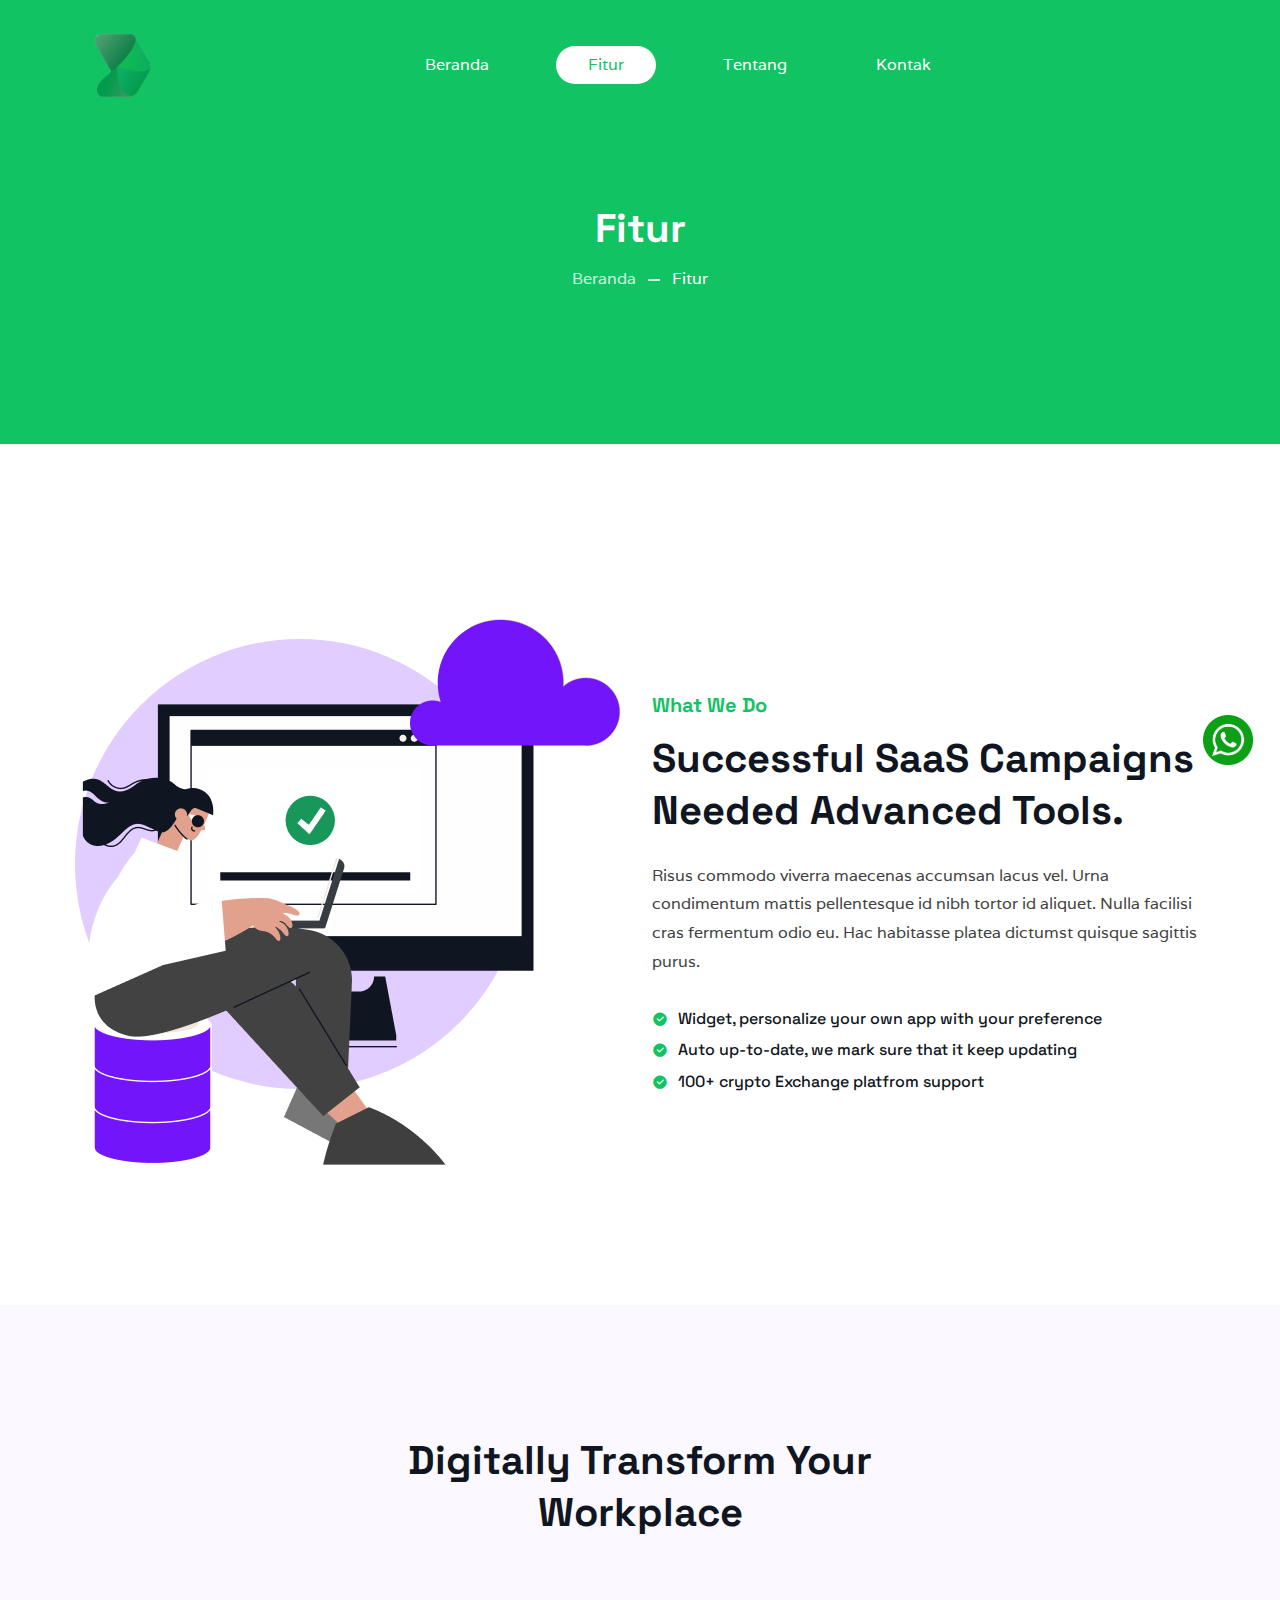
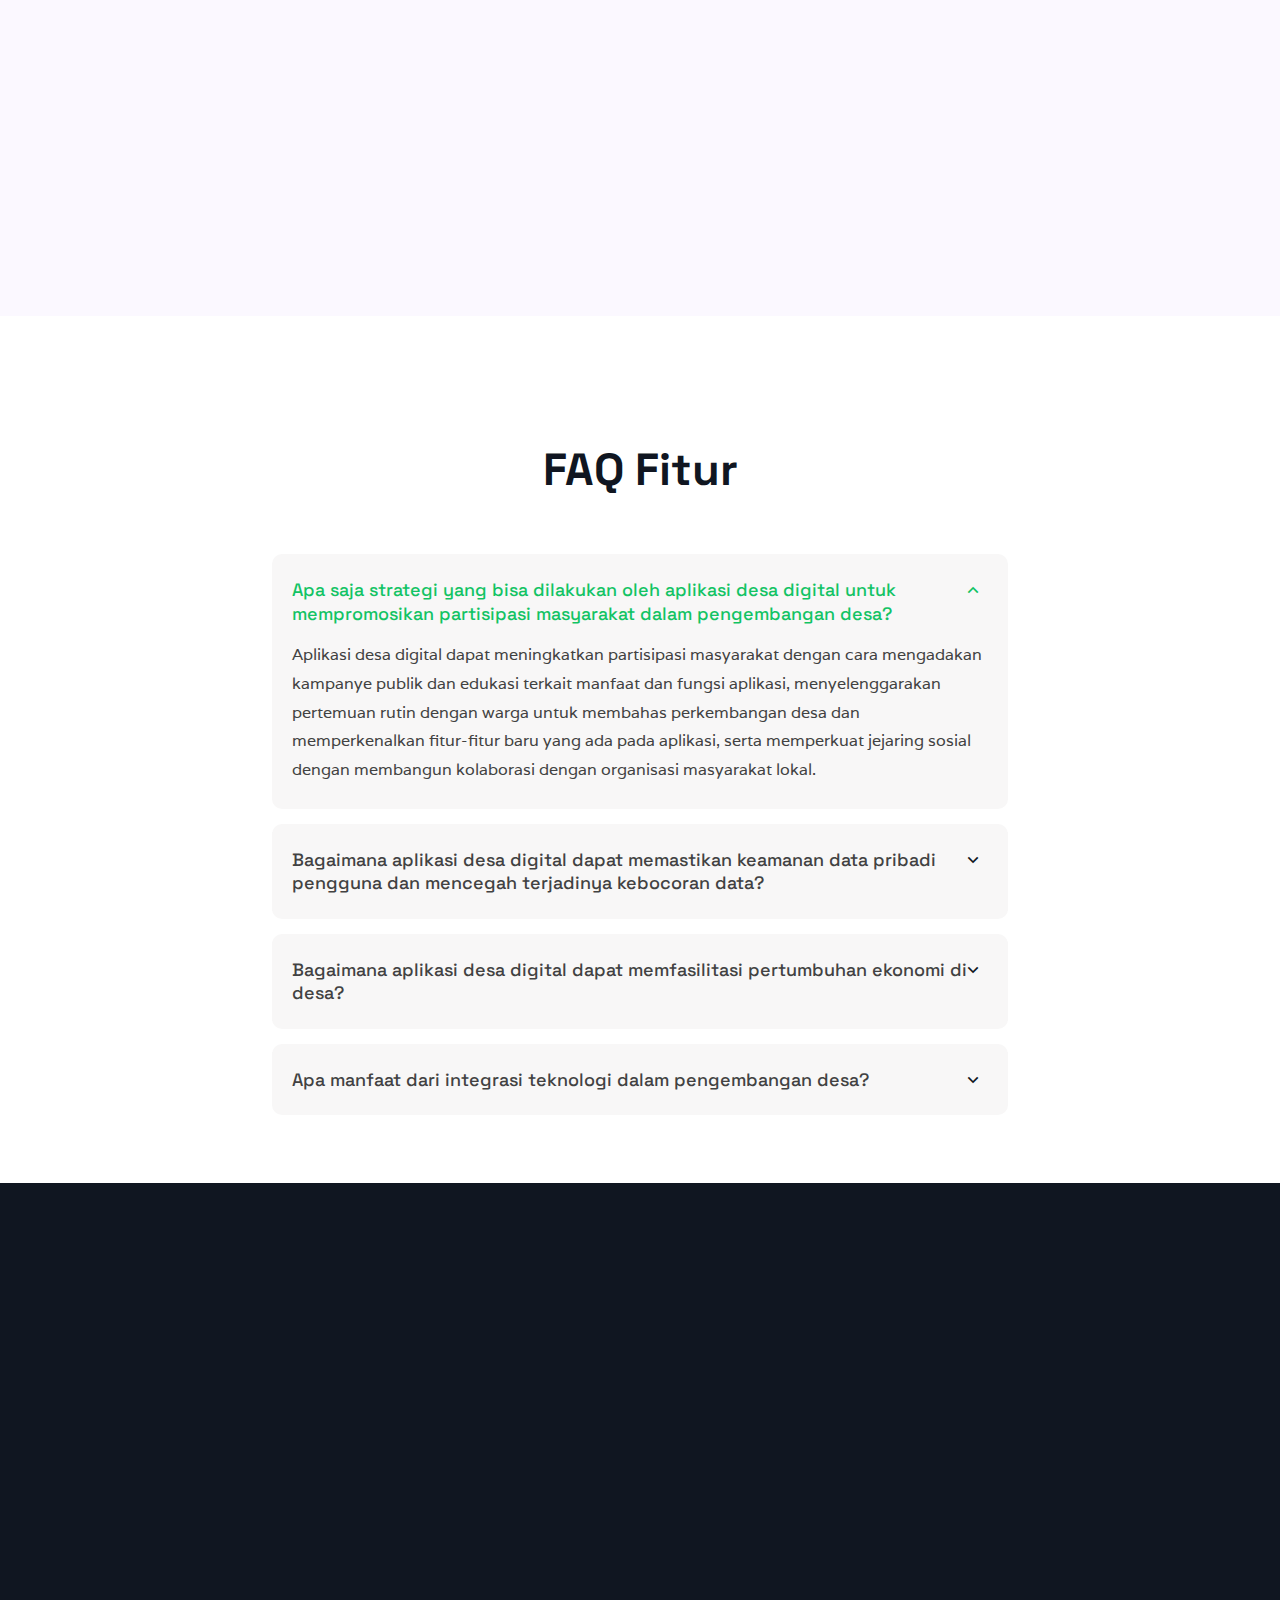
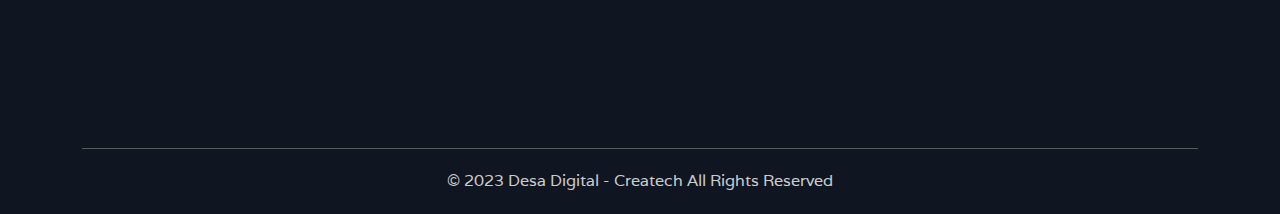
==== fitur.html @ d3e773d5 "Initial Project" ====
<!DOCTYPE html>
<html lang="zxx">
    
<!-- Mirrored from softcoders.net/products/html/spria/service.html by HTTrack Website Copier/3.x [XR&CO'2014], Thu, 27 Apr 2023 12:46:57 GMT -->
<head>
        <!-- meta tag -->
        <meta charset="utf-8" />
        <title>Desa Digital - Fitur</title>
        <meta name="description" content="" />
        <!-- responsive tag -->
        <meta http-equiv="x-ua-compatible" content="ie=edge" />
        <meta name="viewport" content="width=device-width, initial-scale=1" />
        <!-- favicon -->
        <link rel="apple-touch-icon" href="apple-touch-icon.html" />
        <link rel="shortcut icon" type="image/x-icon" href="assets/images/logo.png" />
        <!-- Bootstrap  v5.1.3 css -->
        <link rel="stylesheet" href="assets/css/bootstrap.min.css" />
        <!-- Sall css -->
        <link rel="stylesheet" type="text/css" href="assets/css/sal.css" />
        <!-- magnific css -->
        <link rel="stylesheet" type="text/css" href="assets/css/magnific-popup.css" />
        <!-- Remixicon Fonts css -->
        <link rel="stylesheet" type="text/css" href="assets/fonts/remixicon.css" />
        <!-- Remixicon Fonts css -->
        <link rel="stylesheet" type="text/css" href="assets/css/odometer.min.css" />
        <!-- Slick Slider css -->
        <link rel="stylesheet" href="assets/css/slick.css" />
        <!-- style css -->
        <link rel="stylesheet" type="text/css" href="assets/css/style.css" />
        <link rel="stylesheet" type="text/css" href="assets/css/main.css" />
    </head>
    <body>
       <!--=====================================-->
        <!--=       Header Section Start       =-->
        <!--=====================================-->
        <header class="sc-header-section" id="sc-header-sticky">
            <div class="container-fluid">
                <div class="row align-items-center justify-content-between">
                    <div class="col-12">
                        <div class="sc-header-left-wraper d-flex align-items-center">
                            <!-- Logo Section Start -->
                            <div class="sc-main-logo  text-center text-sm-start">
                                <div class="default-logo logo-area">
                                    <a href="/"><img width="80" src="assets/images/logo.png" alt="Logo" /></a>
                                </div>
                                <div class="sticky-logo logo-area">
                                    <a href="/"><img width="80" src="assets/images/logo.png" alt="Logo" /></a>
                                </div>
                            </div>
                            <!-- Logo Section End -->

                            <!-- Mainmenu Section Start -->
                            <div class="sc-main-menu d-lg-block d-none m-auto">
                                <ul class="main-menu">
                                    <li class="current-menu-item">
                                        <a  href="/">Beranda</a>
                                    </li>
                                    <li class="current-menu-item">
                                        <a  class="active"href="fitur.html">Fitur</a>
                                    </li>
                                    <li class="current-menu-item">
                                        <a  href="tentang.html">Tentang</a>
                                    </li>
                                    <li class="current-menu-item">
                                        <a  href="kontak.html">Kontak</a>
                                    </li>
                                </ul>
                            </div>
                            <!-- Mainmenu Section End -->
                        </div>
                    </div>
                </div>
            </div>
        </header>
        <!--=====================================-->
        <!--=       Sc Breadcrumbs Start       =-->
        <!--=====================================-->
        <div class="sc-breadcrumbs">
            <div class="container">
                <div class="breadcrumbs-text white-color">
                    <h1 class="page-title sc-sm-pt-20">Fitur</h1>
                    <ul>
                        <li>
                            <a class="active" href="/">Beranda</a>
                        </li>
                        <li>Fitur</li>
                    </ul>
                </div>
            </div>
        </div>
        <!--=====================================-->
        <!--=       About Section Start       =-->
        <!--=====================================-->
        <section class="sc-feature-section-area5 sc-pt-175 sc-md-pt-115 sc-pb-140 sc-md-pb-70">
            <div class="container">
                <div class="row align-items-center">
                    <div class="col-lg-6" data-sal="slide-right" data-sal-duration="800">
                        <div class="sc-feature-image pulse sc-md-mb-50">
                            <img class="feature_img" src="assets/images/feature/feature_img7.png" alt="Feature" />
                            <div class="image-bg-circle"></div>
                        </div>
                    </div>
                    <div class="col-lg-6" data-sal="slide-left" data-sal-duration="800">
                        <div class="sc-feature-item">
                            <div class="sc-heading-area sc-mb-20">
                                <span class="sc-sub-title primary-color">What We Do</span>
                                <h2 class="heading-title sc-mb-25">Successful SaaS Campaigns Needed Advanced Tools.</h2>
                                <div class="description sc-mb-25">
                                    Risus commodo viverra maecenas accumsan lacus vel. Urna condimentum mattis pellentesque id nibh tortor id aliquet. Nulla facilisi cras fermentum
                                    odio eu. Hac habitasse platea dictumst quisque sagittis purus.
                                </div>
                            </div>
                            <div class="feature_check">
                                <ul>
                                    <li><i class="ri-checkbox-circle-fill"></i>Widget, personalize your own app with your preference</li>
                                    <li><i class="ri-checkbox-circle-fill"></i>Auto up-to-date, we mark sure that it keep updating</li>
                                    <li><i class="ri-checkbox-circle-fill"></i>100+ crypto Exchange platfrom support</li>
                                </ul>
                            </div>
                        </div>
                    </div>
                </div>
            </div>
        </section>
        <!--=====================================-->
        <!--=       Service Section Start       =-->
        <!--=====================================-->
        <section class="sc-service-section-area inner_service gray-bg sc-pt-130 sc-md-pt-70 sc-pb-140 sc-md-pb-50">
            <div class="container">
                <div class="row">
                    <div class="col-md-6 offset-md-3">
                        <div class="sc-heading-area text-center sc-mb-55">
                            <h2 class="heading-title">Digitally Transform Your Workplace</h2>
                        </div>
                    </div>
                </div>
                <div class="row">
                    <div class="col-lg-3 col-md-6 col-sm-6" data-sal="slide-up" data-sal-duration="500" data-sal-delay="100">
                        <div class="sc-service-content-box text-center sc-md-mb-30">
                            <div class="service-icon">
                                <svg class="sc-mb-25" width="49" height="49" viewBox="0 0 49 49" fill="none" xmlns="http://www.w3.org/2000/svg">
                                    <path
                                        d="M39.7149 20.4982L38.0114 21.0522L31.5076 20.0073L27.3068 24.2081V24.2085C27.6205 25.2227 27.4779 26.3232 26.9161 27.224C26.3544 28.1247 25.4284 28.7366 24.3796 28.9007C23.3308 29.0647 22.2625 28.765 21.4523 28.0789C20.6421 27.3927 20.1702 26.3882 20.1594 25.327C20.1485 24.2653 20.5994 23.2515 21.3956 22.549C22.1914 21.8461 23.2534 21.5242 24.3053 21.6669L28.7355 17.2363L27.6906 10.7325L28.2446 9.02868L37.2732 0L40.5737 1.00176L41.7026 7.04058L47.7415 8.16953L48.7436 11.4696L39.7149 20.4982ZM37.4049 5.3773L31.7121 11.0701L32.1538 13.8177L37.9072 8.06432L37.4049 5.3773ZM40.6793 10.8357L34.9259 16.5891L37.6735 17.0307L43.3663 11.338L40.6793 10.8357ZM23.8208 35.5662C26.5478 35.5631 29.1626 34.4785 31.0907 32.5499C33.0193 30.6217 34.1039 28.0071 34.1071 25.2799H38.0256C38.0256 29.0472 36.529 32.6603 33.8652 35.3244C31.2011 37.9881 27.5882 39.4848 23.8208 39.4848C20.0534 39.4848 16.4404 37.9881 13.7763 35.3244C11.1126 32.6603 9.6159 29.0473 9.6159 25.2799C9.6159 21.5125 11.1126 17.8996 13.7763 15.2355C16.4404 12.5717 20.0534 11.0751 23.8208 11.0751V14.9936C20.1459 14.9936 16.7502 16.9541 14.9126 20.1368C13.075 23.3194 13.075 27.2404 14.9126 30.4231C16.7502 33.6057 20.1459 35.5662 23.8208 35.5662ZM23.7663 5.63286C12.9625 5.63286 4.17301 14.422 4.17301 25.2262C4.17301 36.0304 12.9621 44.8195 23.7663 44.8195C34.5705 44.8195 43.3597 36.0304 43.3597 25.2262C43.3601 23.7673 43.1987 22.313 42.8784 20.8898L46.7006 20.0267L46.7009 20.0263C47.085 21.7329 47.2786 23.4769 47.2782 25.2262C47.2782 31.4617 44.8011 37.4422 40.392 41.8509C35.9828 46.2601 30.0022 48.7371 23.7673 48.7371C17.5324 48.7371 11.5513 46.26 7.14264 41.8509C2.73344 37.4417 0.256409 31.4611 0.256409 25.2262C0.256409 18.9913 2.73354 13.0102 7.14264 8.60154C11.5518 4.19234 17.5324 1.71531 23.7673 1.71531C25.4393 1.71492 27.1071 1.8918 28.7417 2.24284L27.916 6.07353C26.5527 5.78081 25.1617 5.63347 23.7672 5.63386L23.7663 5.63286Z"
                                        fill="#12C364"
                                    />
                                </svg>
                            </div>
                            <h4 class="sc-mb-0"><a href="#">Engage Customers</a></h4>
                        </div>
                    </div>
                    <div class="col-lg-3 col-md-6 col-sm-6" data-sal="slide-up" data-sal-duration="500" data-sal-delay="200">
                        <div class="sc-service-content-box text-center sc-md-mb-30">
                            <div class="service-icon">
                                <svg class="sc-mb-25" width="70" height="48" viewBox="0 0 70 48" fill="none" xmlns="http://www.w3.org/2000/svg">
                                    <path
                                        fill-rule="evenodd"
                                        clip-rule="evenodd"
                                        d="M35.276 0C28.7701 0 23.4464 5.24865 23.4464 11.7555C23.4464 14.2486 24.215 16.5735 25.5572 18.4799C24.4977 19.0661 23.505 19.7624 22.5875 20.566C22.2336 20.2998 21.8632 20.0823 21.4831 19.8544C22.3185 18.5188 22.8082 16.9493 22.8082 15.2647C22.8082 10.3963 18.8027 6.45427 13.9484 6.45427C9.09422 6.45427 5.08853 10.3963 5.08853 15.2647C5.08853 16.9493 5.57828 18.5182 6.41369 19.8544C3.0611 21.8983 0.572388 25.5353 0.572388 30.4322V35.2426C0.58444 35.9482 1.15636 36.3974 1.55407 36.7398C7.49957 40.9157 11.9379 41.6049 17.2119 40.6665C17.2196 40.6753 17.2284 40.683 17.236 40.6906C32.3315 52.7519 46.9264 46.6422 53.3859 40.6665C58.6345 41.5803 63.9637 40.2256 69.0676 36.6904C69.8312 36.1958 69.954 35.8397 70 34.9972V30.4322C70 25.5155 67.5167 21.8632 64.1592 19.8297C64.9881 18.4974 65.4844 16.9422 65.4844 15.2647C65.4844 10.3963 61.4788 6.45427 56.6245 6.45427C51.771 6.45427 47.7894 10.3963 47.7894 15.2647C47.7894 16.9394 48.2638 18.499 49.0899 19.8297C48.7157 20.051 48.3394 20.28 47.9855 20.5413C47.0723 19.7459 46.0676 19.0601 45.0158 18.4799C46.3601 16.5735 47.1512 14.2486 47.1512 11.7555C47.1512 5.24865 41.8051 0 35.273 0H35.276ZM35.276 3.14111C40.139 3.14111 44.0131 6.95552 44.0131 11.7555C43.7135 16.7275 39.9752 20.3245 35.276 20.3946C30.4547 20.3946 26.5882 16.5205 26.5882 11.7555C26.5882 6.95552 30.4492 3.14111 35.276 3.14111ZM13.9496 9.59541C17.128 9.59541 19.6676 12.1005 19.6676 15.2648C19.6676 18.3912 17.128 20.8848 13.9496 20.8848C10.741 20.6892 8.28304 18.7088 8.23158 15.2648C8.23158 12.1011 10.7712 9.59541 13.9496 9.59541ZM56.6276 9.59541C59.8061 9.59541 62.3457 12.1005 62.3457 15.2648C62.3457 18.3912 59.8061 20.8848 56.6276 20.8848C53.2931 20.8108 50.9813 18.4722 50.9336 15.2648C50.9336 12.1011 53.4487 9.59541 56.6276 9.59541ZM27.7914 20.8354C29.8392 22.509 32.4352 23.535 35.2767 23.535C38.1249 23.535 40.7604 22.5282 42.8114 20.8601C47.2005 22.9451 50.3948 26.9057 50.3948 33.1805V39.144C40.2076 46.0908 30.4862 46.1023 20.1827 39.0952V33.1804C20.1827 26.8822 23.3764 22.9308 27.7908 20.836L27.7914 20.8354ZM19.3243 22.2099C19.7094 22.4087 20.0562 22.6558 20.4041 22.8968C18.3459 25.5855 17.0415 29.0318 17.0415 33.1798V37.4994C12.6102 38.423 8.27928 37.4364 3.71487 34.407V30.4308C3.71487 26.2532 5.74009 23.679 8.59861 22.2339C10.0892 23.3569 11.9485 24.0252 13.9485 24.0252C15.9612 24.0252 17.8281 23.3443 19.3231 22.2092L19.3243 22.2099ZM51.2782 22.2099C52.772 23.3428 54.6181 24.0259 56.6281 24.0259C58.6308 24.0259 60.4869 23.3351 61.9785 22.2099C64.8293 23.6436 66.8623 26.2375 66.8623 30.4315V34.3829C62.2892 37.4364 57.9362 38.4231 53.5362 37.524V33.1798C53.5362 29.0257 52.2428 25.564 50.1736 22.8721C50.5231 22.6344 50.8946 22.4065 51.278 22.2092L51.2782 22.2099Z"
                                        fill="#12C364"
                                    />
                                </svg>
                            </div>
                            <h4 class="sc-mb-0"><a href="#">Team Management</a></h4>
                        </div>
                    </div>
                    <div class="col-lg-3 col-md-6 col-sm-6" data-sal="slide-up" data-sal-duration="500" data-sal-delay="300">
                        <div class="sc-service-content-box text-center sc-md-mb-30">
                            <div class="service-icon">
                                <svg class="sc-mb-25" width="43" height="49" viewBox="0 0 43 49" fill="none" xmlns="http://www.w3.org/2000/svg">
                                    <path
                                        d="M14.062 20.6432L7.4833 14.0645L26.6275 14.064C27.3393 16.5747 29.2254 18.5843 31.6862 19.4531C34.147 20.322 36.8765 19.9426 39.0074 18.4354C41.1377 16.9286 42.4043 14.4811 42.4043 11.8709C42.4043 9.26129 41.1377 6.81377 39.0074 5.30649C36.8765 3.7992 34.147 3.41987 31.6862 4.28923C29.2254 5.15809 27.3393 7.16712 26.6275 9.67834H7.4833L14.062 3.09967L10.9628 0L0.64095 10.3214C0.230485 10.7328 0 11.2902 0 11.8709C0 12.4522 0.230472 13.0095 0.64095 13.421L10.9628 23.7424L14.062 20.6432ZM34.3549 8.21594C35.3242 8.21594 36.2537 8.60142 36.9396 9.28673C37.6249 9.97203 38.0098 10.9016 38.0098 11.8709C38.0098 12.8402 37.6249 13.7703 36.9396 14.4556C36.2537 15.1409 35.3242 15.5259 34.3549 15.5259C33.3855 15.5259 32.456 15.1409 31.7701 14.4556C31.0848 13.7703 30.6999 12.8403 30.6999 11.8709C30.6999 10.9016 31.0848 9.97203 31.7701 9.28673C32.456 8.60142 33.3855 8.21594 34.3549 8.21594Z"
                                        fill="#12C364"
                                    />
                                    <path
                                        d="M9.92946 48.5289L17.566 40.948L15.2728 38.6718L10.4056 43.5035L10.4056 32.3585L7.16046 32.3585L7.16046 43.5035L2.29327 38.6718L3.11077e-06 40.948L7.63658 48.5289C7.94063 48.8303 8.35297 49 8.78302 49C9.21307 49 9.62542 48.8304 9.92946 48.5289Z"
                                        fill="#12C364"
                                    />
                                    <path
                                        d="M32.5989 32.8295L24.9623 40.4104L27.2556 42.6866L32.1227 37.8549V48.9999H35.3679V37.8549L40.235 42.6866L42.5283 40.4104L34.8917 32.8295C34.5877 32.5281 34.1753 32.3584 33.7453 32.3584C33.3153 32.3584 32.9029 32.528 32.5989 32.8295Z"
                                        fill="#12C364"
                                    />
                                </svg>
                            </div>
                            <h4 class="sc-mb-0"><a href="#">Apps Integration</a></h4>
                        </div>
                    </div>
                    <div class="col-lg-3 col-md-6 col-sm-6" data-sal="slide-up" data-sal-duration="500" data-sal-delay="400">
                        <div class="sc-service-content-box text-center sc-md-mb-30">
                            <div class="service-icon">
                                <svg class="sc-mb-25" width="63" height="49" viewBox="0 0 63 49" fill="none" xmlns="http://www.w3.org/2000/svg">
                                    <path
                                        d="M37.8795 49H16.7208C10.9509 49.006 5.58666 46.034 2.53267 41.139C-0.521307 36.2441 -0.83401 30.1197 1.70691 24.9387C4.24782 19.7578 9.28204 16.2565 15.0219 15.6759C17.1751 10.0994 21.2926 5.50213 26.5996 2.75029C31.9061 -0.001423 38.036 -0.718336 43.8346 0.735347C49.6329 2.18852 54.6998 5.71187 58.0812 10.6416C61.4628 15.5713 62.925 21.567 62.1932 27.4998C61.4609 33.4328 58.5853 38.8934 54.1071 42.8537C49.6292 46.8135 43.8579 48.9995 37.8801 49H37.8795ZM37.8795 4.45533C33.611 4.44489 29.4513 5.8016 26.0095 8.32716C22.5682 10.8527 20.0263 14.4137 18.7556 18.4889L18.2674 20.0376L16.6437 20.046C12.2672 20.0599 8.23046 22.4075 6.05439 26.2043C3.87781 30.0015 3.89283 34.6712 6.09267 38.454C8.29305 42.2374 12.3443 44.5596 16.7208 44.5456H37.8795C45.041 44.5456 51.6591 40.7249 55.2392 34.523C58.8202 28.3211 58.8202 20.6798 55.2392 14.4779C51.6587 8.27604 45.0411 4.45539 37.8795 4.45539L37.8795 4.45533Z"
                                        fill="#12C364"
                                    />
                                    <path
                                        d="M24.516 28.955H20.0615C20.065 26.0025 21.2393 23.1721 23.3273 21.0846C25.4148 18.9966 28.2451 17.8223 31.1977 17.8188V22.2733C29.4263 22.2753 27.7275 22.9798 26.4753 24.2326C25.2225 25.485 24.518 27.1838 24.516 28.955Z"
                                        fill="#12C364"
                                    />
                                    <path
                                        d="M31.1979 40.091V35.6365C32.9692 35.6345 34.668 34.9301 35.9202 33.6772C37.1731 32.4249 37.8775 30.7261 37.8796 28.9548H42.334C42.3306 31.9074 41.1563 34.7377 39.0683 36.8252C36.9808 38.9132 34.1504 40.0876 31.1979 40.091Z"
                                        fill="#12C364"
                                    />
                                </svg>
                            </div>
                            <h4 class="sc-mb-0"><a href="#">Always In Sync</a></h4>
                        </div>
                    </div>
                </div>
            </div>
        </section>
        <!--=====================================-->
        <!--=       Faq pages Start       =-->
        <!--=====================================-->
        <div class="sc-faq-pages-area sc-pt-125 sc-md-pt-65 sc-pb-5 sc-md-pb-5">
            <div class="container">
                <div class="row">
                    <div class="col-lg-6 offset-lg-3">
                        <div class="sc-heading text-center sc-mb-55">
                            <h2 class="sc-mb-20">FAQ Fitur</h2>
                        </div>
                    </div>
                    <div class="col-lg-8 offset-lg-2">
                        <div class="accordion" id="accordionExample">
                            <div class="accordion-item">
                                <h2 class="accordion-header" id="headingOne">
                                    <button
                                        class="accordion-button"
                                        type="button"
                                        data-bs-toggle="collapse"
                                        data-bs-target="#collapseOne"
                                        aria-expanded="true"
                                        aria-controls="collapseOne"
                                    >
                                    Apa saja strategi yang bisa dilakukan oleh aplikasi desa digital untuk mempromosikan partisipasi masyarakat dalam pengembangan desa?
                                    </button>
                                </h2>
                                <div id="collapseOne" class="accordion-collapse collapse show" aria-labelledby="headingOne" data-bs-parent="#accordionExample">
                                    <div class="accordion-body">
                                        <strong
                                            >Aplikasi desa digital dapat meningkatkan partisipasi masyarakat dengan cara mengadakan kampanye publik dan edukasi terkait manfaat dan fungsi aplikasi, menyelenggarakan pertemuan rutin dengan warga untuk membahas perkembangan desa dan memperkenalkan fitur-fitur baru yang ada pada aplikasi, serta memperkuat jejaring sosial dengan membangun kolaborasi dengan organisasi masyarakat lokal.
                                        </strong>
                                    </div>
                                </div>
                            </div>
                            <div class="accordion-item">
                                <h2 class="accordion-header" id="headingTwo">
                                    <button
                                        class="accordion-button collapsed"
                                        type="button"
                                        data-bs-toggle="collapse"
                                        data-bs-target="#collapseTwo"
                                        aria-expanded="false"
                                        aria-controls="collapseTwo"
                                    >
                                        Bagaimana aplikasi desa digital dapat memastikan keamanan data pribadi pengguna dan mencegah terjadinya kebocoran data?
                                    </button>
                                </h2>
                                <div id="collapseTwo" class="accordion-collapse collapse" aria-labelledby="headingTwo" data-bs-parent="#accordionExample">
                                    <div class="accordion-body">
                                        <strong
                                            >Aplikasi desa digital dapat memastikan keamanan data pribadi pengguna dengan cara menerapkan standar keamanan data yang tinggi seperti enkripsi data, memastikan adanya sertifikasi keamanan dari lembaga terpercaya, melakukan pemantauan dan pemeliharaan secara berkala, serta memberikan edukasi tentang pentingnya menjaga kerahasiaan data pribadi kepada pengguna.
                                        </strong>
                                    </div>
                                </div>
                            </div>
                            <div class="accordion-item">
                                <h2 class="accordion-header" id="headingThree">
                                    <button
                                        class="accordion-button collapsed"
                                        type="button"
                                        data-bs-toggle="collapse"
                                        data-bs-target="#collapseThree"
                                        aria-expanded="false"
                                        aria-controls="collapseThree"
                                    >
                                    Bagaimana aplikasi desa digital dapat memfasilitasi pertumbuhan ekonomi di desa?
                                    </button>
                                </h2>
                                <div id="collapseThree" class="accordion-collapse collapse" aria-labelledby="headingThree" data-bs-parent="#accordionExample">
                                    <div class="accordion-body">
                                        <strong
                                            >Aplikasi desa digital dapat memfasilitasi pertumbuhan ekonomi di desa dengan cara memperkenalkan produk-produk lokal kepada masyarakat melalui fitur e-commerce, memberikan akses ke informasi dan pelatihan tentang pengembangan usaha kecil dan menengah, serta mempromosikan desa sebagai destinasi wisata dengan memfasilitasi reservasi dan pembayaran tiket melalui aplikasi.
                                        </strong>
                                    </div>
                                </div>
                            </div>
                            <div class="accordion-item">
                                <h2 class="accordion-header" id="headingFour">
                                    <button
                                        class="accordion-button collapsed"
                                        type="button"
                                        data-bs-toggle="collapse"
                                        data-bs-target="#collapseFour"
                                        aria-expanded="false"
                                        aria-controls="collapseFour"
                                    >
                                    Apa manfaat dari integrasi teknologi dalam pengembangan desa?
                                    </button>
                                </h2>
                                <div id="collapseFour" class="accordion-collapse collapse" aria-labelledby="headingFour" data-bs-parent="#accordionExample">
                                    <div class="accordion-body">
                                        <strong
                                            >Apa manfaat dari integrasi teknologi dalam pengembangan desa?
                                        </strong>
                                    </div>
                                </div>
                            </div>
                        </div>
                    </div>
                </div>
            </div>
        </div>
       
        <!--=====================================-->
        <!--=       Footer Section Start       =-->
        <!--=====================================-->
        <section class="sc-footer-section sc-pt-200 sc-md-pt-170 mt-5">
            <div class="container">
                <div class="row padding-bottom">
                    <div class="col-lg-3 col-sm-6" data-sal="slide-up" data-sal-duration="500" data-sal-delay="100">
                        <div class="footer-about">
                            <div class="footer-logo sc-mb-25">
                                <a href="#"><img src="assets/images/logo.png" alt="Foote Logo" /></a>
                            </div>
                            <p class="footer-des">Full customer management system for SEM & Enterprices business.</p>
                            <ul class="about-icon">
                                <li>
                                    <a href="#"><i class="ri-facebook-fill"></i></a>
                                </li>
                                <li>
                                    <a href="#"><i class="ri-twitter-fill"></i></a>
                                </li>
                                <li>
                                    <a href="#"><i class="ri-linkedin-fill"></i></a>
                                </li>
                                <li>
                                    <a href="#"><i class="ri-instagram-fill"></i></a>
                                </li>
                                <li>
                                    <a href="#"><i class="ri-pinterest-fill"></i></a>
                                </li>
                            </ul>
                        </div>
                    </div>
                    <div class="col-lg-3 col-sm-6 sc-xs-mt-40" data-sal="slide-up" data-sal-duration="500" data-sal-delay="200">
                        <div class="footer-menu-area sc-pl-90 sc-lg-pl-0 sc-md-pl-0 sc-md-mb-30 sc-sm-mb-0">
                            <h4 class="footer-title white-color sc-md-mb-15">Company</h4>
                            <ul class="footer-menu-list">
                                <li><a href="about.html">About Us</a></li>
                                <li><a href="#">Privacy Policy</a></li>
                                <li><a href="#">Terms & Conditions</a></li>
                                <li><a href="contact.html">Contact</a></li>
                            </ul>
                        </div>
                    </div>
                    <div class="col-lg-3 col-sm-6 sc-sm-mt-40" data-sal="slide-up" data-sal-duration="500" data-sal-delay="300">
                        <div class="footer-menu-area sc-pl-90 sc-lg-pl-0 sc-md-pl-0">
                            <h4 class="footer-title white-color sc-md-mb-15">Resources</h4>
                            <ul class="footer-menu-list">
                                <li><a href="#">Products</a></li>
                                <li><a href="#">Pricing</a></li>
                                <li><a href="#">FAQ</a></li>
                                <li><a href="#">Careers</a></li>
                            </ul>
                        </div>
                    </div>
                    <div class="col-lg-3 col-sm-6 sc-sm-mt-40" data-sal="slide-up" data-sal-duration="500" data-sal-delay="400">
                        <div class="footer-menu-area footer-menu-area-left sc-pl-65 sc-lg-pl-0 sc-md-pl-0">
                            <h4 class="footer-title white-color sc-md-mb-15">Get In Touch</h4>
                            <ul class="footer-menu-list">
                                <li><i class="ri-mail-fill"></i><a href="mailto:hello@yourmail.com">hello@yourmail.com</a></li>
                                <li><i class="ri-phone-fill"></i><a href="tel:(000)123456789">(000) 123 456 789</a></li>
                                <li class="footer-map"><i class="ri-map-pin-fill"></i><span>255 Sheet, City Name Home Land, NY</span></li>
                            </ul>
                        </div>
                    </div>
                </div>
            </div>
            <div class="copyright-area">
                <div class="container">
                    <div class="border-top"></div>
                    <div class="row">
                        <div class="col-lg-12">
                            <div class="copyright-text text-center">
                                 <p>© 2023 <a href="#"> Desa Digital - Createch </a> All Rights Reserved</p>
                            </div>
                        </div>
                    </div>
                </div>
            </div>
        </section>
        <!--Sc Offcanvas Area Start-->
        <div id="sc-overlay-bg2" class="sc-overlay-bg2"></div>
        <div class="sc-product-offcanvas-area">
            <div class="sc-offcanvas-header d-flex align-items-center justify-content-between">
                <div class="sticky-logo logo-area text-center">
                    <a href="/"><img src="assets/images/logo.png" alt="Logo" /></a>
                </div>
                <div class="offcanvas-icon">
                    <a id="canva_close" href="#"><i class="ri-close-fill"></i></a>
                </div>
            </div>
            <!-- Canvas Mobile Menu start -->
            <nav class="right_menu_togle mobile-navbar-menu" id="mobile-navbar-menu">
                <ul class="nav-menu">
                    <li class="menu-item-has-children">
                        <a href="/">Home</a>
                        <ul class="sub-menu-list">
                            <li><a href="/">Home One</a></li>
                            <li><a href="index2.html">Home Two</a></li>
                            <li><a href="index3.html">Home Three</a></li>
                            <li><a href="index4.html">Home Four</a></li>
                            <li><a href="index5.html">Home Five</a></li>
                            <li><a href="index6.html">Home Six</a></li>
                        </ul>
                    </li>
                    <li>
                        <a href="about.html">About Us</a>
                    </li>
                    <li class="current-menu-item menu-item-has-children">
                        <a class="active" href="#">Pages</a>
                        <ul class="sub-menu-list">
                            <li><a class="active" href="service.html">Service</a></li>
                            <li><a href="price.html">Price</a></li>
                            <li><a href="team.html">Team</a></li>
                            <li><a href="team-details.html">Team Details</a></li>
                            <li><a href="faq.html">Faq</a></li>
                            <li><a href="login.html">Log In</a></li>
                            <li><a href="register.html">Register</a></li>
                            <li><a href="error.html">404 Error</a></li>
                        </ul>
                    </li>
                    <li class="menu-item-has-children">
                        <a href="#">Blog</a>
                        <ul class="sub-menu-list">
                            <li><a href="blog.html">Blog</a></li>
                            <li><a href="blog-details.html">Blog Details</a></li>
                        </ul>
                    </li>
                    <li><a href="contact.html">Contact</a></li>
                </ul>
            </nav>
            <!-- Canvas Menu end -->
            <div class="sc-offcanvas-icon-list">
                <ul>
                    <li>
                        <a href="#"><i class="ri-facebook-fill"></i></a>
                    </li>
                    <li>
                        <a href="#"><i class="ri-twitter-fill"></i></a>
                    </li>
                    <li>
                        <a href="#"><i class="ri-video-fill"></i></a>
                    </li>
                    <li>
                        <a href="#"><i class="ri-linkedin-fill"></i></a>
                    </li>
                </ul>
            </div>
        </div>
        <!--Sc Offcanvas Area End-->

        <!-- Search Modal Start -->
        <div aria-hidden="true" id="search-modal" class="modal fade search-modal" role="dialog" tabindex="-1">
            <button type="button" class="close" data-bs-dismiss="modal" aria-label="Close">
                <i class="ri-close-line"></i>
            </button>
            <div class="modal-dialog modal-dialog-centered">
                <div class="modal-content">
                    <div class="search-block clearfix">
                        <form>
                            <div class="form-group">
                                <input class="form-control" placeholder="Search Here..." type="text" />
                            </div>
                        </form>
                    </div>
                </div>
            </div>
        </div>
        <!-- Search Modal End -->

        <!-- WA  -->
        <a  class="floating" href="https://wa.me/+6289516042702" target="_blank">
            <img src="./assets/images/icons/wa.png" alt="Whatsapp" width="50">
        </a>
        <!-- End WA  -->

        <!-- start scrollUp  -->
        <div id="scrollUp">
            <i class="ri-arrow-up-line"></i>
        </div>
        <!-- End scrollUp  -->

        <!-- jquery.min js -->
        <script src="assets/js/jquery.min.js"></script>
        <!-- modernizr.js -->
        <script src="assets/js/modernizr-2.8.3.min.js"></script>
        <!-- Bootstrap.min js -->
        <script src="assets/js/bootstrap.min.js"></script>
        <!-- imagesloaded.pkgd.min js -->
        <script src="assets/js/imagesloaded.pkgd.min.js"></script>
        <!-- magnific.min js -->
        <script src="assets/js/jquery.magnific-popup.min.js"></script>
        <!-- appear js -->
        <script src="assets/js/jquery.appear.min.js"></script>
        <!-- odometer js -->
        <script src="assets/js/odometer.min.js"></script>
        <!-- sal js -->
        <script src="assets/js/sal.js"></script>
        <!-- Slick.min js -->
        <script src="assets/js/slick.min.js"></script>
        <!-- main js -->
        <script src="assets/js/main.js"></script>
    </body>

<!-- Mirrored from softcoders.net/products/html/spria/service.html by HTTrack Website Copier/3.x [XR&CO'2014], Thu, 27 Apr 2023 12:46:57 GMT -->
</html>
---- assets/css/sal.css ----
[data-sal]{transition-duration:.2s;transition-duration:var(--sal-duration,.2s);transition-delay:0s;transition-delay:var(--sal-delay,0s);transition-timing-function:ease;transition-timing-function:var(--sal-easing,ease)}[data-sal][data-sal-duration="200"]{transition-duration:.2s}[data-sal][data-sal-duration="250"]{transition-duration:.25s}[data-sal][data-sal-duration="300"]{transition-duration:.3s}[data-sal][data-sal-duration="350"]{transition-duration:.35s}[data-sal][data-sal-duration="400"]{transition-duration:.4s}[data-sal][data-sal-duration="450"]{transition-duration:.45s}[data-sal][data-sal-duration="500"]{transition-duration:.5s}[data-sal][data-sal-duration="550"]{transition-duration:.55s}[data-sal][data-sal-duration="600"]{transition-duration:.6s}[data-sal][data-sal-duration="650"]{transition-duration:.65s}[data-sal][data-sal-duration="700"]{transition-duration:.7s}[data-sal][data-sal-duration="750"]{transition-duration:.75s}[data-sal][data-sal-duration="800"]{transition-duration:.8s}[data-sal][data-sal-duration="850"]{transition-duration:.85s}[data-sal][data-sal-duration="900"]{transition-duration:.9s}[data-sal][data-sal-duration="950"]{transition-duration:.95s}[data-sal][data-sal-duration="1000"]{transition-duration:1s}[data-sal][data-sal-duration="1050"]{transition-duration:1.05s}[data-sal][data-sal-duration="1100"]{transition-duration:1.1s}[data-sal][data-sal-duration="1150"]{transition-duration:1.15s}[data-sal][data-sal-duration="1200"]{transition-duration:1.2s}[data-sal][data-sal-duration="1250"]{transition-duration:1.25s}[data-sal][data-sal-duration="1300"]{transition-duration:1.3s}[data-sal][data-sal-duration="1350"]{transition-duration:1.35s}[data-sal][data-sal-duration="1400"]{transition-duration:1.4s}[data-sal][data-sal-duration="1450"]{transition-duration:1.45s}[data-sal][data-sal-duration="1500"]{transition-duration:1.5s}[data-sal][data-sal-duration="1550"]{transition-duration:1.55s}[data-sal][data-sal-duration="1600"]{transition-duration:1.6s}[data-sal][data-sal-duration="1650"]{transition-duration:1.65s}[data-sal][data-sal-duration="1700"]{transition-duration:1.7s}[data-sal][data-sal-duration="1750"]{transition-duration:1.75s}[data-sal][data-sal-duration="1800"]{transition-duration:1.8s}[data-sal][data-sal-duration="1850"]{transition-duration:1.85s}[data-sal][data-sal-duration="1900"]{transition-duration:1.9s}[data-sal][data-sal-duration="1950"]{transition-duration:1.95s}[data-sal][data-sal-duration="2000"]{transition-duration:2s}[data-sal][data-sal-delay="50"]{transition-delay:.05s}[data-sal][data-sal-delay="100"]{transition-delay:.1s}[data-sal][data-sal-delay="150"]{transition-delay:.15s}[data-sal][data-sal-delay="200"]{transition-delay:.2s}[data-sal][data-sal-delay="250"]{transition-delay:.25s}[data-sal][data-sal-delay="300"]{transition-delay:.3s}[data-sal][data-sal-delay="350"]{transition-delay:.35s}[data-sal][data-sal-delay="400"]{transition-delay:.4s}[data-sal][data-sal-delay="450"]{transition-delay:.45s}[data-sal][data-sal-delay="500"]{transition-delay:.5s}[data-sal][data-sal-delay="550"]{transition-delay:.55s}[data-sal][data-sal-delay="600"]{transition-delay:.6s}[data-sal][data-sal-delay="650"]{transition-delay:.65s}[data-sal][data-sal-delay="700"]{transition-delay:.7s}[data-sal][data-sal-delay="750"]{transition-delay:.75s}[data-sal][data-sal-delay="800"]{transition-delay:.8s}[data-sal][data-sal-delay="850"]{transition-delay:.85s}[data-sal][data-sal-delay="900"]{transition-delay:.9s}[data-sal][data-sal-delay="950"]{transition-delay:.95s}[data-sal][data-sal-delay="1000"]{transition-delay:1s}[data-sal][data-sal-easing=linear]{transition-timing-function:linear}[data-sal][data-sal-easing=ease]{transition-timing-function:ease}[data-sal][data-sal-easing=ease-in]{transition-timing-function:ease-in}[data-sal][data-sal-easing=ease-out]{transition-timing-function:ease-out}[data-sal][data-sal-easing=ease-in-out]{transition-timing-function:ease-in-out}[data-sal][data-sal-easing=ease-in-cubic]{transition-timing-function:cubic-bezier(.55,.055,.675,.19)}[data-sal][data-sal-easing=ease-out-cubic]{transition-timing-function:cubic-bezier(.215,.61,.355,1)}[data-sal][data-sal-easing=ease-in-out-cubic]{transition-timing-function:cubic-bezier(.645,.045,.355,1)}[data-sal][data-sal-easing=ease-in-circ]{transition-timing-function:cubic-bezier(.6,.04,.98,.335)}[data-sal][data-sal-easing=ease-out-circ]{transition-timing-function:cubic-bezier(.075,.82,.165,1)}[data-sal][data-sal-easing=ease-in-out-circ]{transition-timing-function:cubic-bezier(.785,.135,.15,.86)}[data-sal][data-sal-easing=ease-in-expo]{transition-timing-function:cubic-bezier(.95,.05,.795,.035)}[data-sal][data-sal-easing=ease-out-expo]{transition-timing-function:cubic-bezier(.19,1,.22,1)}[data-sal][data-sal-easing=ease-in-out-expo]{transition-timing-function:cubic-bezier(1,0,0,1)}[data-sal][data-sal-easing=ease-in-quad]{transition-timing-function:cubic-bezier(.55,.085,.68,.53)}[data-sal][data-sal-easing=ease-out-quad]{transition-timing-function:cubic-bezier(.25,.46,.45,.94)}[data-sal][data-sal-easing=ease-in-out-quad]{transition-timing-function:cubic-bezier(.455,.03,.515,.955)}[data-sal][data-sal-easing=ease-in-quart]{transition-timing-function:cubic-bezier(.895,.03,.685,.22)}[data-sal][data-sal-easing=ease-out-quart]{transition-timing-function:cubic-bezier(.165,.84,.44,1)}[data-sal][data-sal-easing=ease-in-out-quart]{transition-timing-function:cubic-bezier(.77,0,.175,1)}[data-sal][data-sal-easing=ease-in-quint]{transition-timing-function:cubic-bezier(.755,.05,.855,.06)}[data-sal][data-sal-easing=ease-out-quint]{transition-timing-function:cubic-bezier(.23,1,.32,1)}[data-sal][data-sal-easing=ease-in-out-quint]{transition-timing-function:cubic-bezier(.86,0,.07,1)}[data-sal][data-sal-easing=ease-in-sine]{transition-timing-function:cubic-bezier(.47,0,.745,.715)}[data-sal][data-sal-easing=ease-out-sine]{transition-timing-function:cubic-bezier(.39,.575,.565,1)}[data-sal][data-sal-easing=ease-in-out-sine]{transition-timing-function:cubic-bezier(.445,.05,.55,.95)}[data-sal][data-sal-easing=ease-in-back]{transition-timing-function:cubic-bezier(.6,-.28,.735,.045)}[data-sal][data-sal-easing=ease-out-back]{transition-timing-function:cubic-bezier(.175,.885,.32,1.275)}[data-sal][data-sal-easing=ease-in-out-back]{transition-timing-function:cubic-bezier(.68,-.55,.265,1.55)}[data-sal|=fade]{opacity:0;transition-property:opacity}[data-sal|=fade].sal-animate,body.sal-disabled [data-sal|=fade]{opacity:1}[data-sal|=slide]{opacity:0;transition-property:opacity,transform}[data-sal=slide-up]{transform:translateY(20%)}[data-sal=slide-down]{transform:translateY(-20%)}[data-sal=slide-left]{transform:translateX(20%)}[data-sal=slide-right]{transform:translateX(-20%)}[data-sal|=slide].sal-animate,body.sal-disabled [data-sal|=slide]{opacity:1;transform:none}[data-sal|=zoom]{opacity:0;transition-property:opacity,transform}[data-sal=zoom-in]{transform:scale(.5)}[data-sal=zoom-out]{transform:scale(1.1)}[data-sal|=zoom].sal-animate,body.sal-disabled [data-sal|=zoom]{opacity:1;transform:none}[data-sal|=flip]{-webkit-backface-visibility:hidden;backface-visibility:hidden;transition-property:transform}[data-sal=flip-left]{transform:perspective(2000px) rotateY(-91deg)}[data-sal=flip-right]{transform:perspective(2000px) rotateY(91deg)}[data-sal=flip-up]{transform:perspective(2000px) rotateX(-91deg)}[data-sal=flip-down]{transform:perspective(2000px) rotateX(91deg)}[data-sal|=flip].sal-animate,body.sal-disabled [data-sal|=flip]{transform:none}
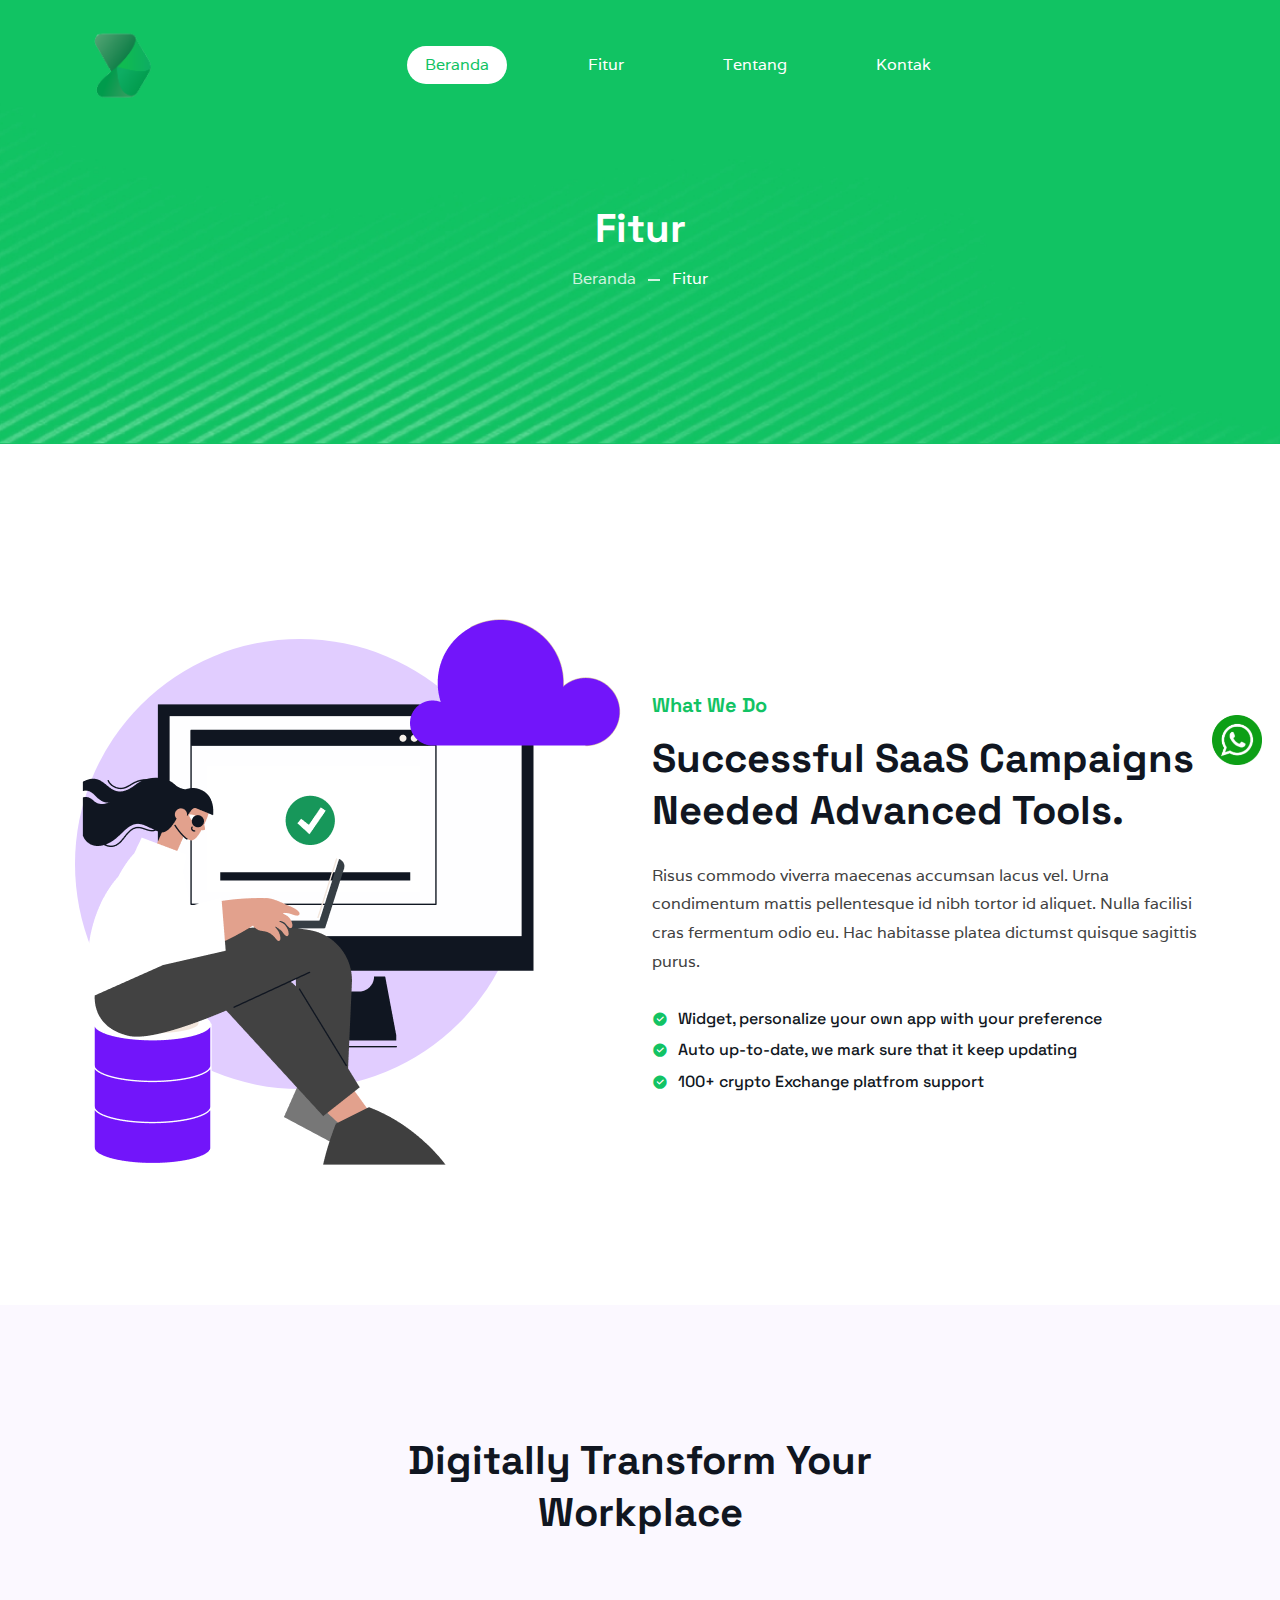
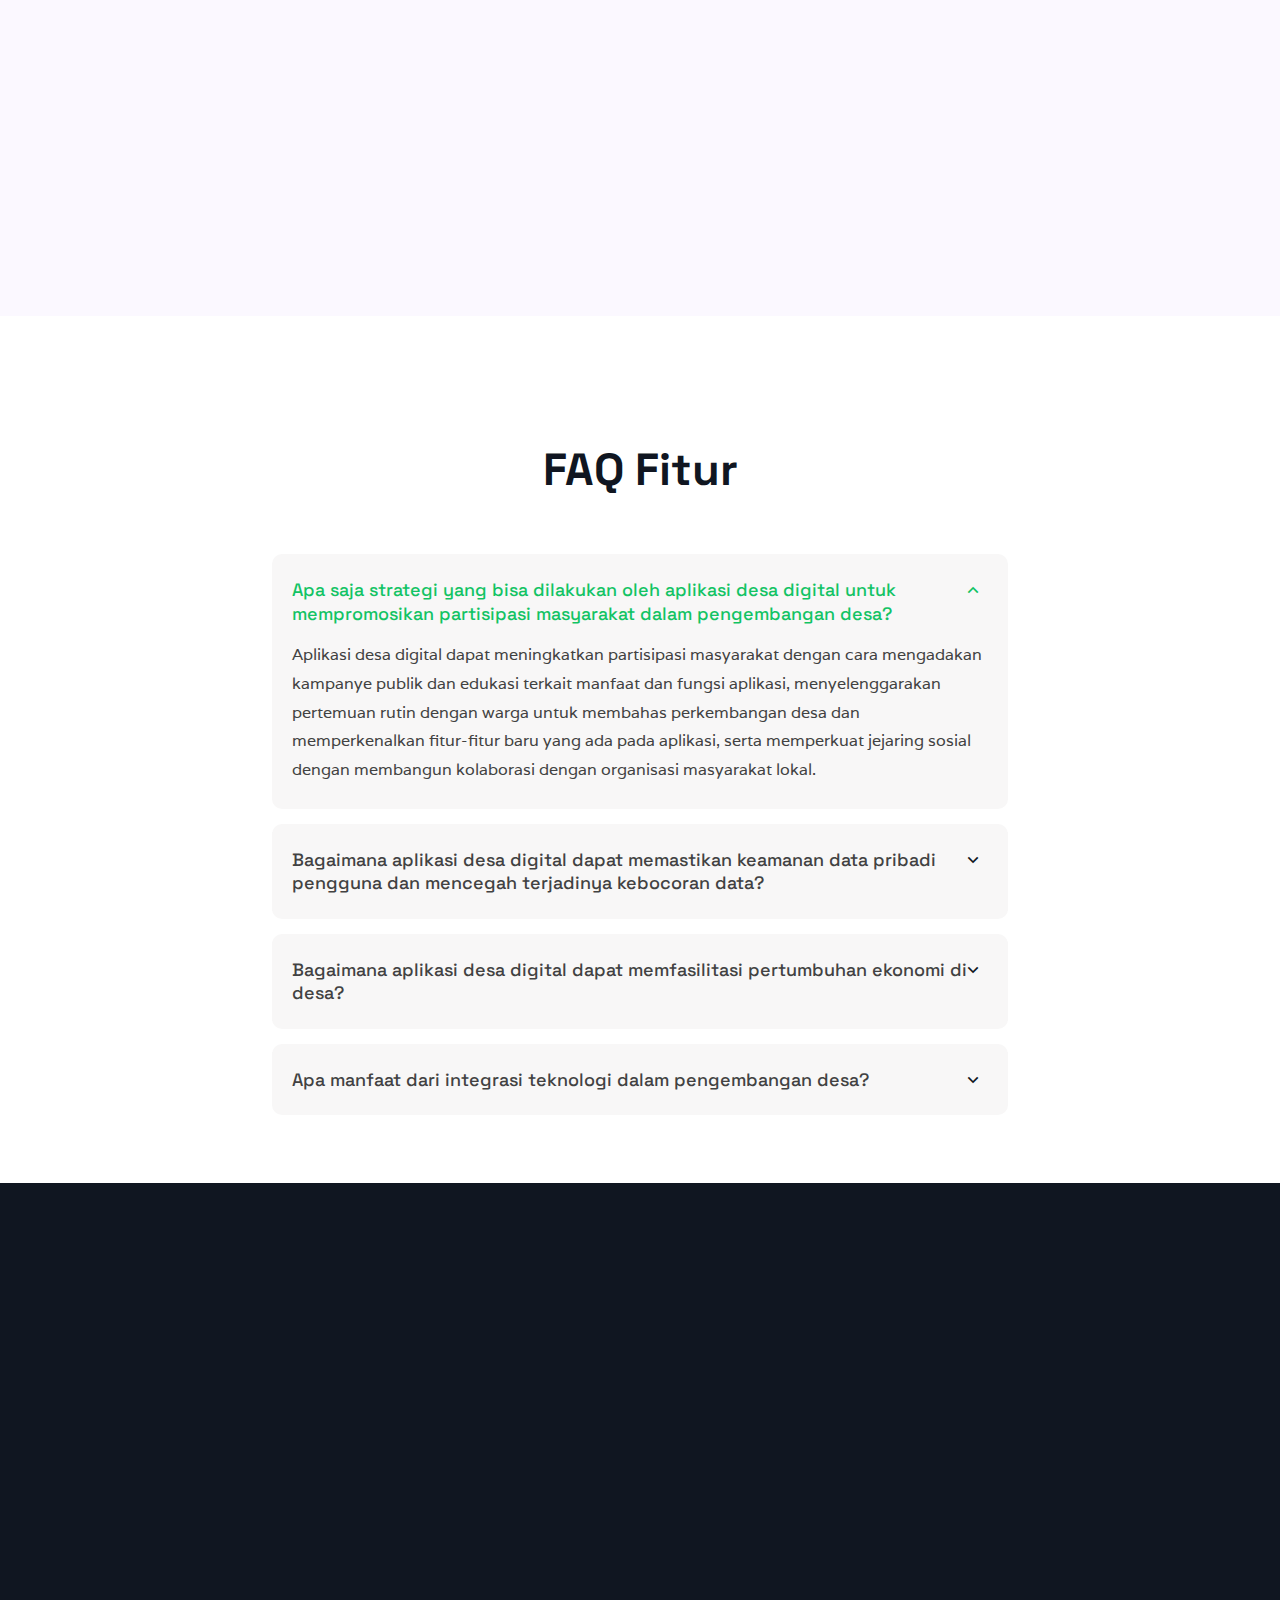
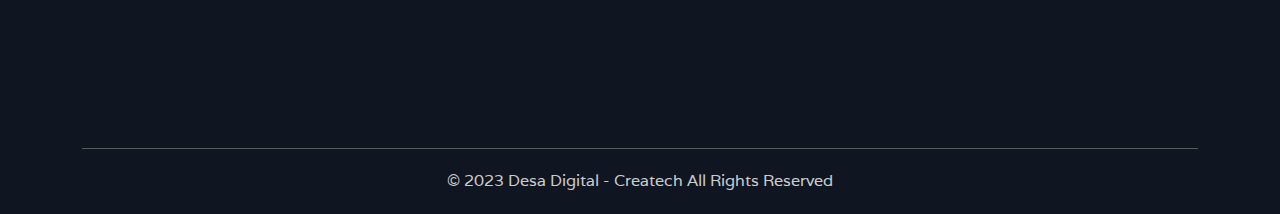
==== commit 45c04a2a: "Implement all navbar" ====
--- a/fitur.html
+++ b/fitur.html
@@ -30,48 +30,58 @@
         <link rel="stylesheet" type="text/css" href="assets/css/main.css" />
     </head>
     <body>
-       <!--=====================================-->
-        <!--=       Header Section Start       =-->
-        <!--=====================================-->
-        <header class="sc-header-section" id="sc-header-sticky">
-            <div class="container-fluid">
-                <div class="row align-items-center justify-content-between">
-                    <div class="col-12">
-                        <div class="sc-header-left-wraper d-flex align-items-center">
-                            <!-- Logo Section Start -->
-                            <div class="sc-main-logo  text-center text-sm-start">
-                                <div class="default-logo logo-area">
-                                    <a href="/"><img width="80" src="assets/images/logo.png" alt="Logo" /></a>
-                                </div>
-                                <div class="sticky-logo logo-area">
-                                    <a href="/"><img width="80" src="assets/images/logo.png" alt="Logo" /></a>
-                                </div>
-                            </div>
-                            <!-- Logo Section End -->
+         <!--=====================================-->
+    <!--=       Header Section Start       =-->
+    <!--=====================================-->
+    <header class="sc-header-section" id="sc-header-sticky">
+        <div class="container-fluid">
+            <div class="row align-items-center justify-content-between">
+                <div class="col-12">
+                    <div class="sc-header-left-wraper d-flex align-items-center">
+                        <!-- Logo Section Start -->
+                        <div class="sc-main-logo  text-center text-sm-start">
+                            <div class="default-logo logo-area">
+                                <a href="/"><img width="80" src="assets/images/logo.png" alt="Logo" /></a>
+                            </div>
+                            <div class="sticky-logo logo-area">
+                                <a href="/"><img width="80" src="assets/images/logo.png" alt="Logo" /></a>
+                            </div>
+                        </div>
+                        <!-- Logo Section End -->
 
-                            <!-- Mainmenu Section Start -->
-                            <div class="sc-main-menu d-lg-block d-none m-auto">
-                                <ul class="main-menu">
-                                    <li class="current-menu-item">
-                                        <a  href="/">Beranda</a>
-                                    </li>
-                                    <li class="current-menu-item">
-                                        <a  class="active"href="fitur.html">Fitur</a>
-                                    </li>
-                                    <li class="current-menu-item">
-                                        <a  href="tentang.html">Tentang</a>
-                                    </li>
-                                    <li class="current-menu-item">
-                                        <a  href="kontak.html">Kontak</a>
+                        <!-- Mainmenu Section Start -->
+                        <div class="sc-main-menu d-lg-block d-none m-auto">
+                            <ul class="main-menu">
+                                <li class="current-menu-item">
+                                    <a class="active" href="/">Beranda</a>
+                                </li>
+                                <li class="current-menu-item">
+                                    <a href="fitur.html">Fitur</a>
+                                </li>
+                                <li class="current-menu-item">
+                                    <a href="tentang.html">Tentang</a>
+                                </li>
+                                <li class="current-menu-item">
+                                    <a href="kontak.html">Kontak</a>
+                                </li>
+                            </ul>
+                        </div>
+                        <!-- Mainmenu Section End -->
+                    
+                        <div class="header-btn-area sc-main-logo ">
+                            <div class="header-list">
+                                <ul>
+                                    <li class="canvas d-none sc-pr-20 sc-sm-pr-10">
+                                        <a id="canva_expander" href="#"> <i class="ri-menu-line"></i></a>
                                     </li>
                                 </ul>
                             </div>
-                            <!-- Mainmenu Section End -->
-                        </div>
-                    </div>
-                </div>
-            </div>
-        </header>
+                        </div>
+                    </div>
+                </div>
+            </div>
+        </div>
+    </header>
         <!--=====================================-->
         <!--=       Sc Breadcrumbs Start       =-->
         <!--=====================================-->
@@ -390,75 +400,52 @@
             </div>
         </section>
         <!--Sc Offcanvas Area Start-->
-        <div id="sc-overlay-bg2" class="sc-overlay-bg2"></div>
-        <div class="sc-product-offcanvas-area">
-            <div class="sc-offcanvas-header d-flex align-items-center justify-content-between">
-                <div class="sticky-logo logo-area text-center">
-                    <a href="/"><img src="assets/images/logo.png" alt="Logo" /></a>
-                </div>
-                <div class="offcanvas-icon">
-                    <a id="canva_close" href="#"><i class="ri-close-fill"></i></a>
-                </div>
-            </div>
-            <!-- Canvas Mobile Menu start -->
-            <nav class="right_menu_togle mobile-navbar-menu" id="mobile-navbar-menu">
-                <ul class="nav-menu">
-                    <li class="menu-item-has-children">
-                        <a href="/">Home</a>
-                        <ul class="sub-menu-list">
-                            <li><a href="/">Home One</a></li>
-                            <li><a href="index2.html">Home Two</a></li>
-                            <li><a href="index3.html">Home Three</a></li>
-                            <li><a href="index4.html">Home Four</a></li>
-                            <li><a href="index5.html">Home Five</a></li>
-                            <li><a href="index6.html">Home Six</a></li>
-                        </ul>
-                    </li>
-                    <li>
-                        <a href="about.html">About Us</a>
-                    </li>
-                    <li class="current-menu-item menu-item-has-children">
-                        <a class="active" href="#">Pages</a>
-                        <ul class="sub-menu-list">
-                            <li><a class="active" href="service.html">Service</a></li>
-                            <li><a href="price.html">Price</a></li>
-                            <li><a href="team.html">Team</a></li>
-                            <li><a href="team-details.html">Team Details</a></li>
-                            <li><a href="faq.html">Faq</a></li>
-                            <li><a href="login.html">Log In</a></li>
-                            <li><a href="register.html">Register</a></li>
-                            <li><a href="error.html">404 Error</a></li>
-                        </ul>
-                    </li>
-                    <li class="menu-item-has-children">
-                        <a href="#">Blog</a>
-                        <ul class="sub-menu-list">
-                            <li><a href="blog.html">Blog</a></li>
-                            <li><a href="blog-details.html">Blog Details</a></li>
-                        </ul>
-                    </li>
-                    <li><a href="contact.html">Contact</a></li>
-                </ul>
-            </nav>
-            <!-- Canvas Menu end -->
-            <div class="sc-offcanvas-icon-list">
-                <ul>
-                    <li>
-                        <a href="#"><i class="ri-facebook-fill"></i></a>
-                    </li>
-                    <li>
-                        <a href="#"><i class="ri-twitter-fill"></i></a>
-                    </li>
-                    <li>
-                        <a href="#"><i class="ri-video-fill"></i></a>
-                    </li>
-                    <li>
-                        <a href="#"><i class="ri-linkedin-fill"></i></a>
-                    </li>
-                </ul>
-            </div>
-        </div>
-        <!--Sc Offcanvas Area End-->
+    <div id="sc-overlay-bg2" class="sc-overlay-bg2"></div>
+    <div class="sc-product-offcanvas-area">
+        <div class="sc-offcanvas-header d-flex align-items-center justify-content-between">
+            <div class="sticky-logo logo-area text-center">
+                <a href="/"><img src="assets/images/logo.png" alt="Logo" /></a>
+            </div>
+            <div class="offcanvas-icon">
+                <a id="canva_close" href="#"><i class="ri-close-fill"></i></a>
+            </div>
+        </div>
+        <!-- Canvas Mobile Menu start -->
+        <nav class="right_menu_togle mobile-navbar-menu" id="mobile-navbar-menu">
+            <ul class="nav-menu">
+                <li class="current-menu-item">
+                    <a class="active" href="/">Beranda</a>
+                </li>
+                <li class="current-menu-item">
+                    <a href="fitur.html">Fitur</a>
+                </li>
+                <li class="current-menu-item">
+                    <a href="tentang.html">Tentang</a>
+                </li>
+                <li class="current-menu-item">
+                    <a href="kontak.html">Kontak</a>
+                </li>
+            </ul>
+        </nav>
+        <!-- Canvas Menu end -->
+        <div class="sc-offcanvas-icon-list">
+            <ul>
+                <li>
+                    <a href="#"><i class="ri-facebook-fill"></i></a>
+                </li>
+                <li>
+                    <a href="#"><i class="ri-twitter-fill"></i></a>
+                </li>
+                <li>
+                    <a href="#"><i class="ri-video-fill"></i></a>
+                </li>
+                <li>
+                    <a href="#"><i class="ri-linkedin-fill"></i></a>
+                </li>
+            </ul>
+        </div>
+    </div>
+    <!--Sc Offcanvas Area End-->
 
         <!-- Search Modal Start -->
         <div aria-hidden="true" id="search-modal" class="modal fade search-modal" role="dialog" tabindex="-1">
--- a/assets/css/style.css
+++ b/assets/css/style.css
@@ -37691,7 +37691,7 @@
 }
 
 .sc-banner-section-area3 .banner-circle-shape2 {
-  background: #12C364;
+  background: #12c36572;
   position: absolute;
   width: 780px;
   height: 780px;
@@ -37743,7 +37743,7 @@
 }
 
 .sc-banner-section-area4 .banner-circle-shape2 {
-  background: #12C364;
+  background: #12c36572;
   position: absolute;
   width: 780px;
   height: 780px;
@@ -37832,10 +37832,10 @@
   position: absolute;
   width: 880px;
   height: 800px;
-  top: -20%;
+  top: -50%;
   right: -5%;
   border-radius: 50%;
-  background: #12C364;
+  background: #05a133;
 }
 
 .bottom-skew-bg {
@@ -40954,7 +40954,7 @@
 .sc-breadcrumbs {
   position: relative;
   background-color: #12C364;
-  /* background-image: url(../images/banner/inner_bg.jpg); */
+  background-image: url(../images/banner/inner_bg.jpg);
   background-position: center center;
   background-repeat: no-repeat;
   background-size: cover;
--- a/assets/css/main.css
+++ b/assets/css/main.css
@@ -83,6 +83,30 @@
 .floating {
     position: fixed;
     bottom: 15vh;
-    right: 3vh;
+    right: 2vh;
     z-index: 9999;
 }
+
+/* Responsive */
+
+@media only screen and (max-width: 480px) { 
+
+    .logo-area img {
+        width: 20px;
+    }
+
+    .sc-header-section .container-fluid  .row {
+        display: flex;
+        justify-content: space-between;
+    }
+
+    .header-btn-area  {
+        position: absolute;
+        right: 0;
+        top: 20px;
+    }
+
+    .sc-main-logo  {
+        text-align: left !important;
+    }
+}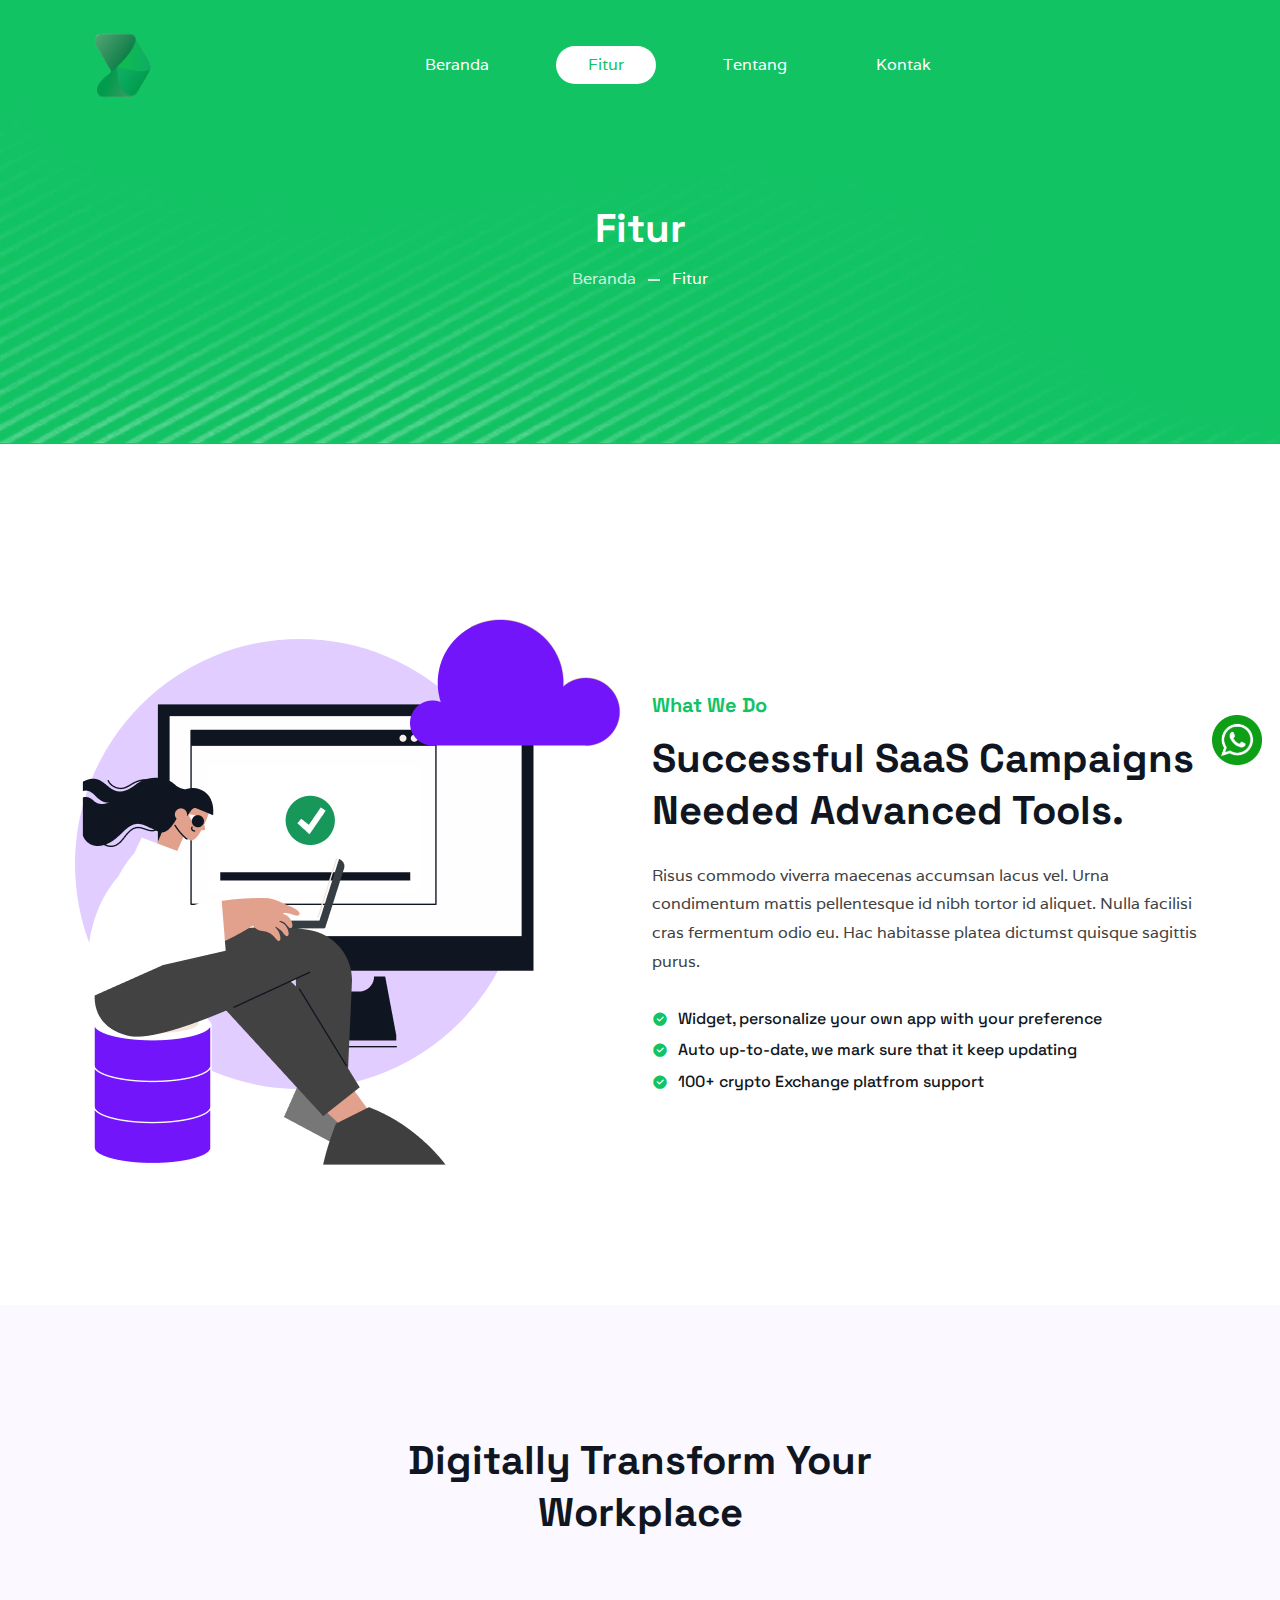
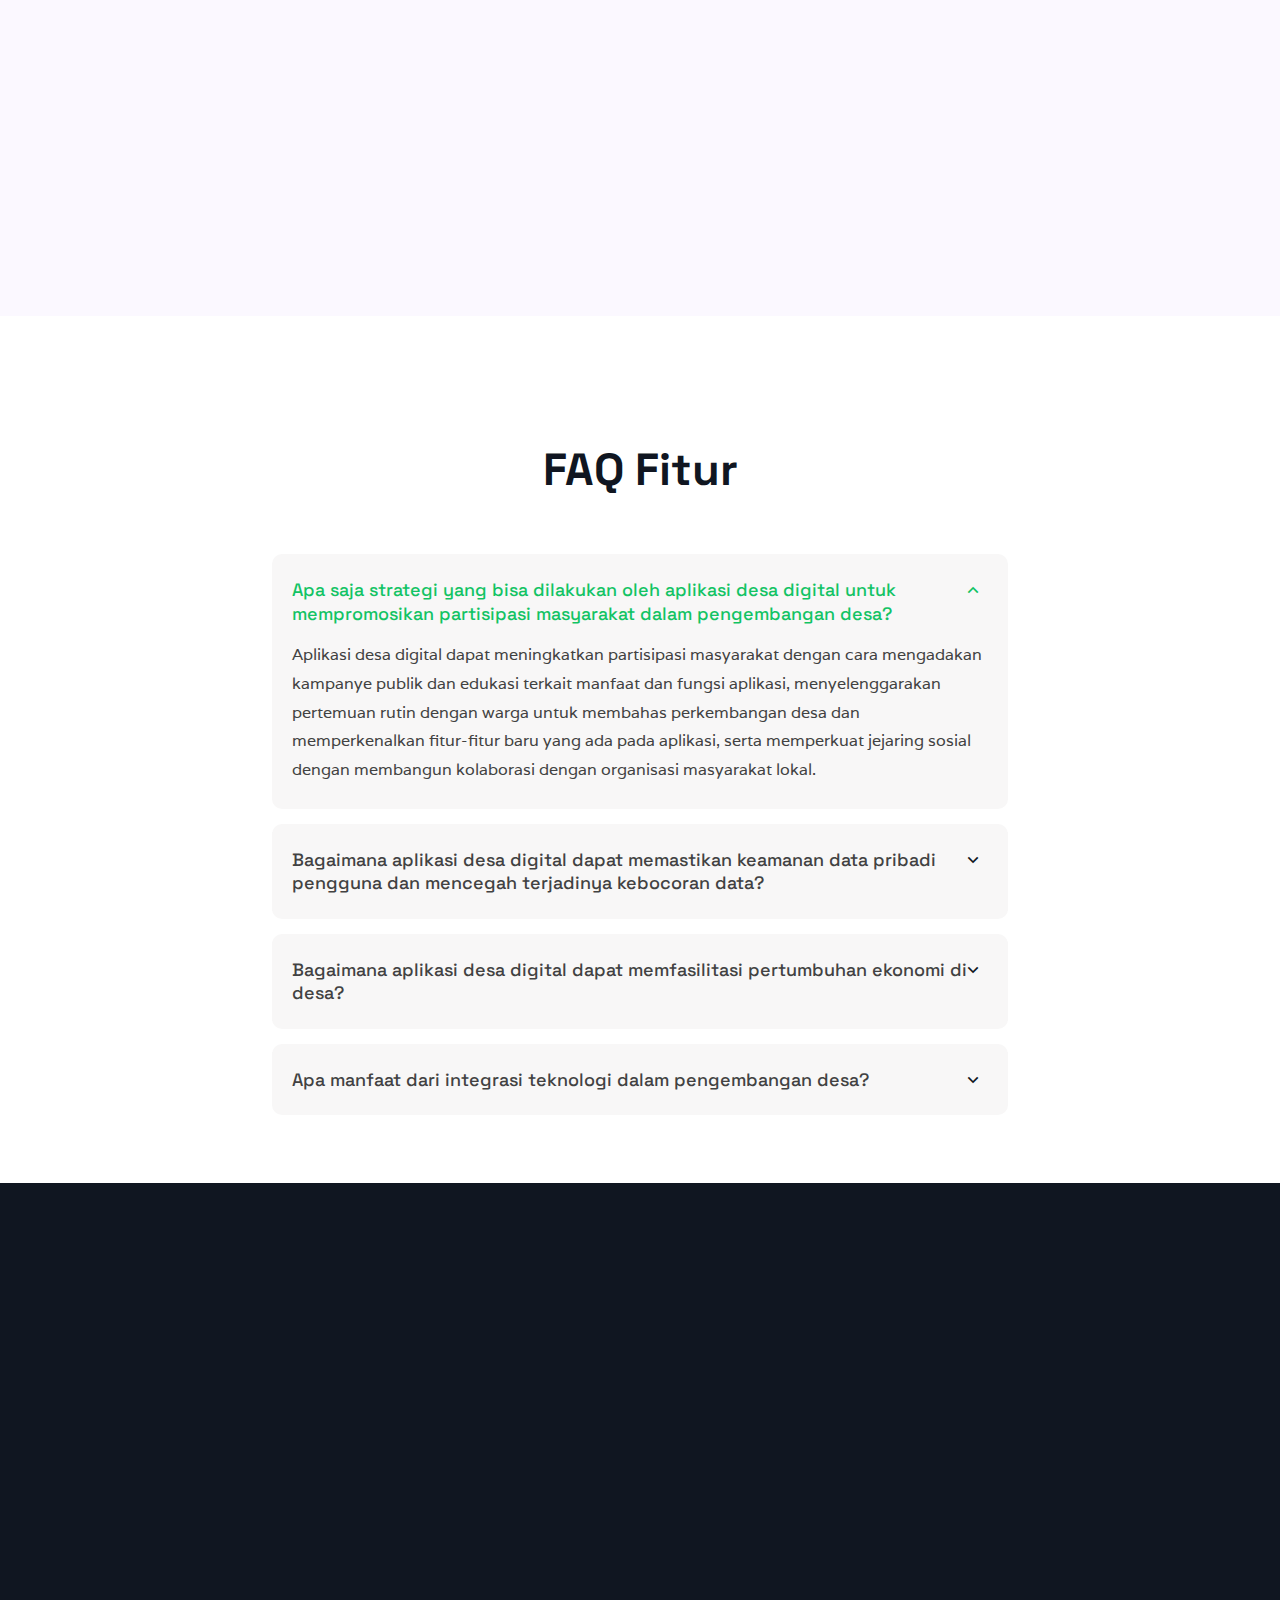
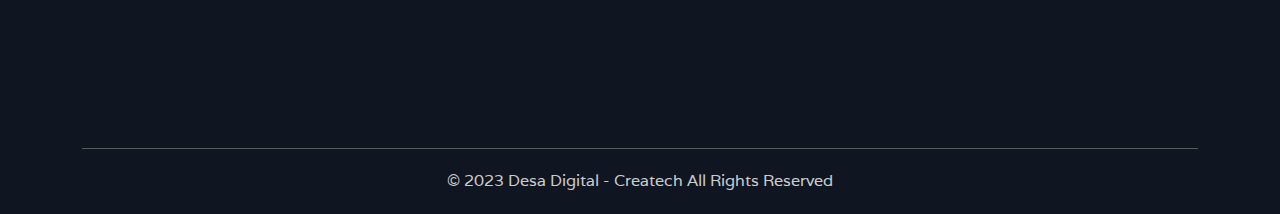
==== commit bc6b25e7: "fix active nav" ====
--- a/fitur.html
+++ b/fitur.html
@@ -30,7 +30,7 @@
         <link rel="stylesheet" type="text/css" href="assets/css/main.css" />
     </head>
     <body>
-         <!--=====================================-->
+     <!--=====================================-->
     <!--=       Header Section Start       =-->
     <!--=====================================-->
     <header class="sc-header-section" id="sc-header-sticky">
@@ -53,13 +53,13 @@
                         <div class="sc-main-menu d-lg-block d-none m-auto">
                             <ul class="main-menu">
                                 <li class="current-menu-item">
-                                    <a class="active" href="/">Beranda</a>
+                                    <a href="/">Beranda</a>
                                 </li>
                                 <li class="current-menu-item">
-                                    <a href="fitur.html">Fitur</a>
+                                    <a class="active" href="fitur.html">Fitur</a>
                                 </li>
                                 <li class="current-menu-item">
-                                    <a href="tentang.html">Tentang</a>
+                                    <a   href="tentang.html">Tentang</a>
                                 </li>
                                 <li class="current-menu-item">
                                     <a href="kontak.html">Kontak</a>
@@ -67,7 +67,7 @@
                             </ul>
                         </div>
                         <!-- Mainmenu Section End -->
-                    
+
                         <div class="header-btn-area sc-main-logo ">
                             <div class="header-list">
                                 <ul>
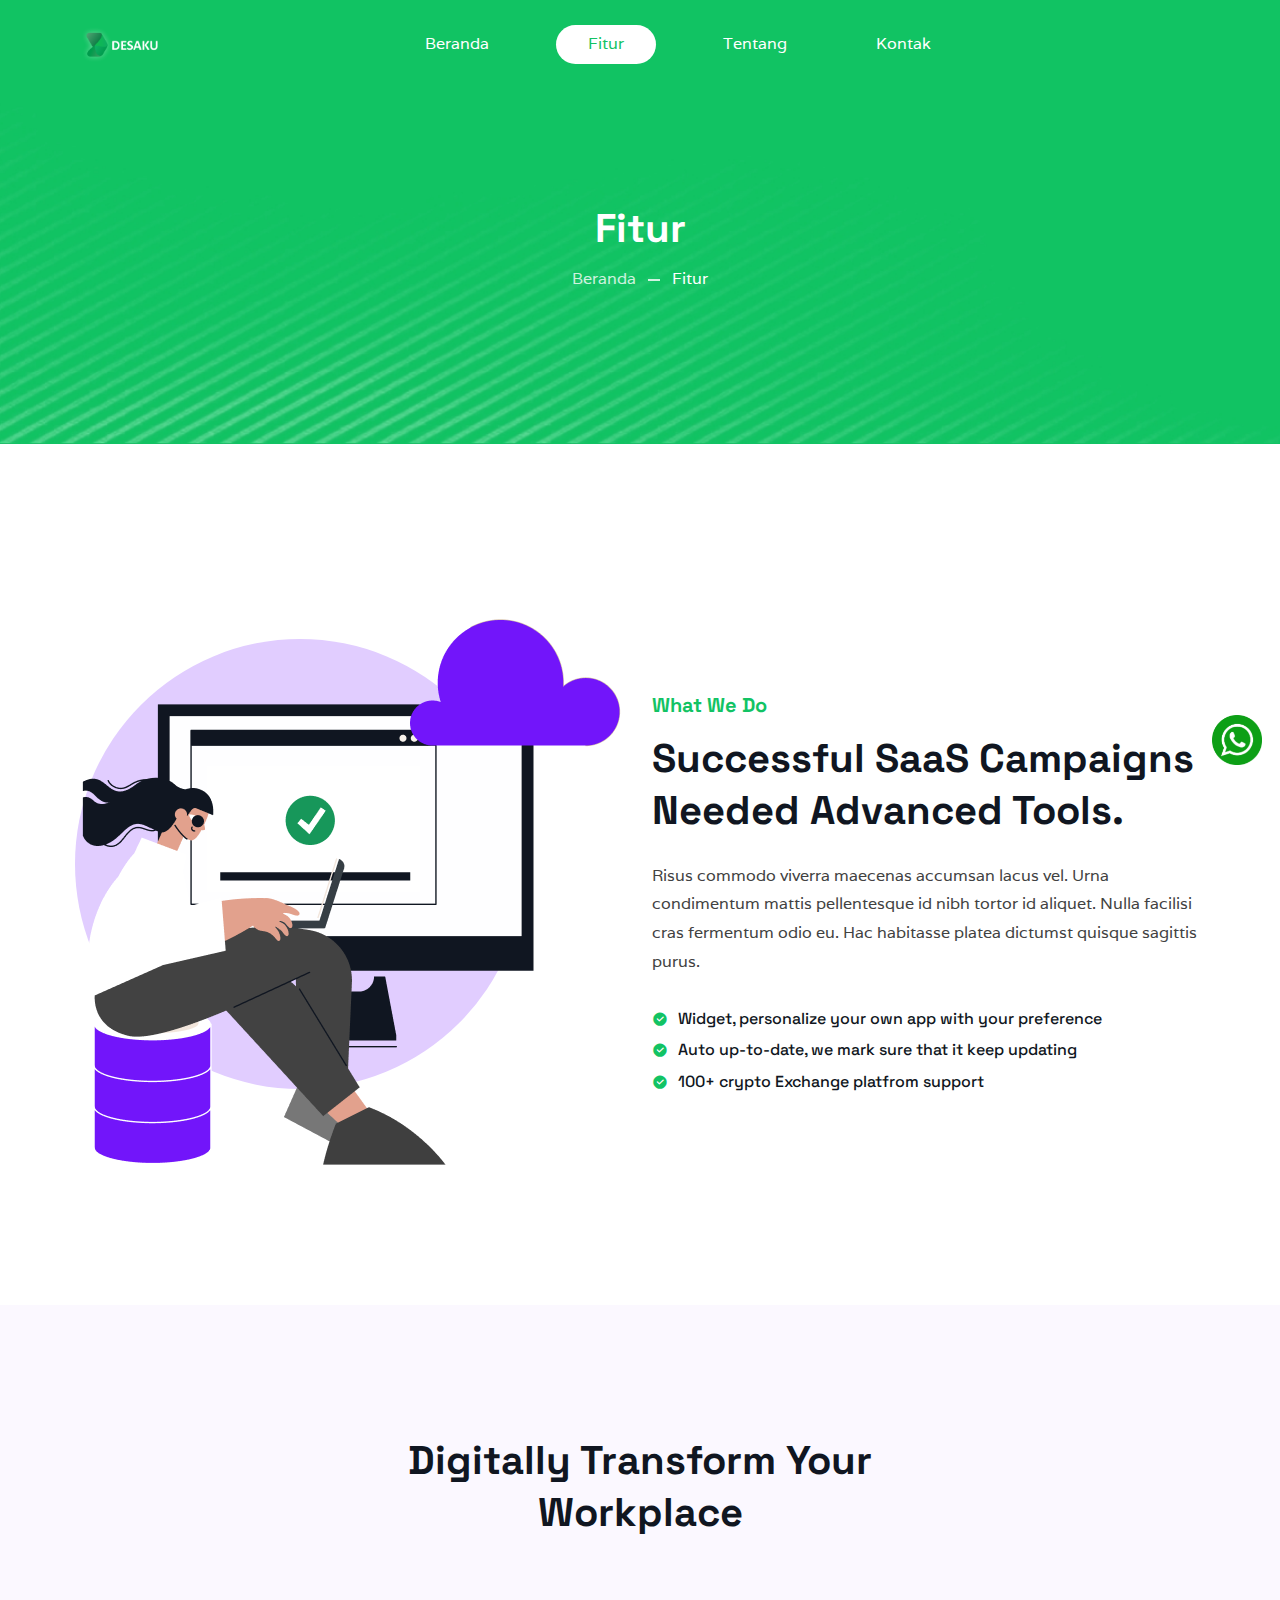
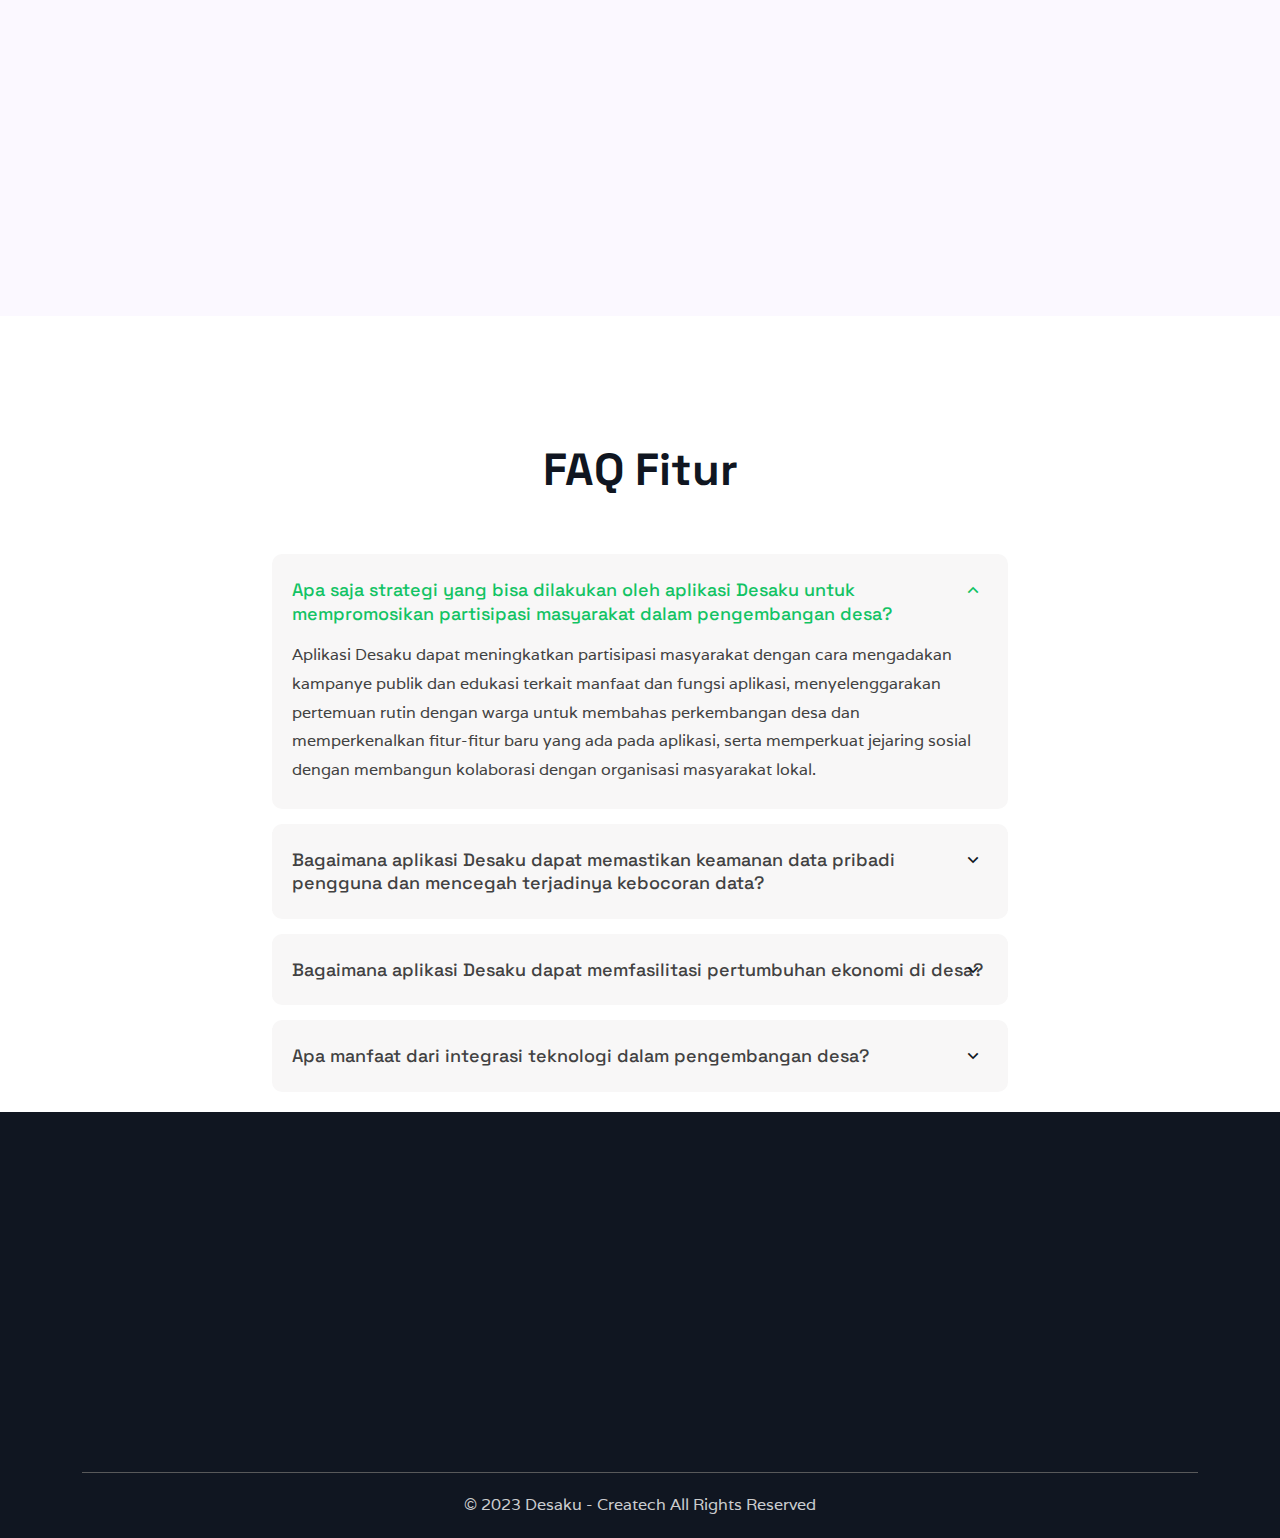
==== commit 8d69ff42: "FIx illustration" ====
--- a/fitur.html
+++ b/fitur.html
@@ -5,7 +5,7 @@
 <head>
         <!-- meta tag -->
         <meta charset="utf-8" />
-        <title>Desa Digital - Fitur</title>
+        <title>Desaku - Fitur</title>
         <meta name="description" content="" />
         <!-- responsive tag -->
         <meta http-equiv="x-ua-compatible" content="ie=edge" />
@@ -241,13 +241,13 @@
                                         aria-expanded="true"
                                         aria-controls="collapseOne"
                                     >
-                                    Apa saja strategi yang bisa dilakukan oleh aplikasi desa digital untuk mempromosikan partisipasi masyarakat dalam pengembangan desa?
+                                    Apa saja strategi yang bisa dilakukan oleh aplikasi Desaku untuk mempromosikan partisipasi masyarakat dalam pengembangan desa?
                                     </button>
                                 </h2>
                                 <div id="collapseOne" class="accordion-collapse collapse show" aria-labelledby="headingOne" data-bs-parent="#accordionExample">
                                     <div class="accordion-body">
                                         <strong
-                                            >Aplikasi desa digital dapat meningkatkan partisipasi masyarakat dengan cara mengadakan kampanye publik dan edukasi terkait manfaat dan fungsi aplikasi, menyelenggarakan pertemuan rutin dengan warga untuk membahas perkembangan desa dan memperkenalkan fitur-fitur baru yang ada pada aplikasi, serta memperkuat jejaring sosial dengan membangun kolaborasi dengan organisasi masyarakat lokal.
+                                            >Aplikasi Desaku dapat meningkatkan partisipasi masyarakat dengan cara mengadakan kampanye publik dan edukasi terkait manfaat dan fungsi aplikasi, menyelenggarakan pertemuan rutin dengan warga untuk membahas perkembangan desa dan memperkenalkan fitur-fitur baru yang ada pada aplikasi, serta memperkuat jejaring sosial dengan membangun kolaborasi dengan organisasi masyarakat lokal.
                                         </strong>
                                     </div>
                                 </div>
@@ -262,13 +262,13 @@
                                         aria-expanded="false"
                                         aria-controls="collapseTwo"
                                     >
-                                        Bagaimana aplikasi desa digital dapat memastikan keamanan data pribadi pengguna dan mencegah terjadinya kebocoran data?
+                                        Bagaimana aplikasi Desaku dapat memastikan keamanan data pribadi pengguna dan mencegah terjadinya kebocoran data?
                                     </button>
                                 </h2>
                                 <div id="collapseTwo" class="accordion-collapse collapse" aria-labelledby="headingTwo" data-bs-parent="#accordionExample">
                                     <div class="accordion-body">
                                         <strong
-                                            >Aplikasi desa digital dapat memastikan keamanan data pribadi pengguna dengan cara menerapkan standar keamanan data yang tinggi seperti enkripsi data, memastikan adanya sertifikasi keamanan dari lembaga terpercaya, melakukan pemantauan dan pemeliharaan secara berkala, serta memberikan edukasi tentang pentingnya menjaga kerahasiaan data pribadi kepada pengguna.
+                                            >Aplikasi Desaku dapat memastikan keamanan data pribadi pengguna dengan cara menerapkan standar keamanan data yang tinggi seperti enkripsi data, memastikan adanya sertifikasi keamanan dari lembaga terpercaya, melakukan pemantauan dan pemeliharaan secara berkala, serta memberikan edukasi tentang pentingnya menjaga kerahasiaan data pribadi kepada pengguna.
                                         </strong>
                                     </div>
                                 </div>
@@ -283,13 +283,13 @@
                                         aria-expanded="false"
                                         aria-controls="collapseThree"
                                     >
-                                    Bagaimana aplikasi desa digital dapat memfasilitasi pertumbuhan ekonomi di desa?
+                                    Bagaimana aplikasi Desaku dapat memfasilitasi pertumbuhan ekonomi di desa?
                                     </button>
                                 </h2>
                                 <div id="collapseThree" class="accordion-collapse collapse" aria-labelledby="headingThree" data-bs-parent="#accordionExample">
                                     <div class="accordion-body">
                                         <strong
-                                            >Aplikasi desa digital dapat memfasilitasi pertumbuhan ekonomi di desa dengan cara memperkenalkan produk-produk lokal kepada masyarakat melalui fitur e-commerce, memberikan akses ke informasi dan pelatihan tentang pengembangan usaha kecil dan menengah, serta mempromosikan desa sebagai destinasi wisata dengan memfasilitasi reservasi dan pembayaran tiket melalui aplikasi.
+                                            >Aplikasi Desaku dapat memfasilitasi pertumbuhan ekonomi di desa dengan cara memperkenalkan produk-produk lokal kepada masyarakat melalui fitur e-commerce, memberikan akses ke informasi dan pelatihan tentang pengembangan usaha kecil dan menengah, serta mempromosikan desa sebagai destinasi wisata dengan memfasilitasi reservasi dan pembayaran tiket melalui aplikasi.
                                         </strong>
                                     </div>
                                 </div>
@@ -324,7 +324,7 @@
         <!--=====================================-->
         <!--=       Footer Section Start       =-->
         <!--=====================================-->
-        <section class="sc-footer-section sc-pt-200 sc-md-pt-170 mt-5">
+        <section class="sc-footer-section sc-pt-100 sc-md-pt-170">
             <div class="container">
                 <div class="row padding-bottom">
                     <div class="col-lg-3 col-sm-6" data-sal="slide-up" data-sal-duration="500" data-sal-delay="100">
@@ -332,7 +332,7 @@
                             <div class="footer-logo sc-mb-25">
                                 <a href="#"><img src="assets/images/logo.png" alt="Foote Logo" /></a>
                             </div>
-                            <p class="footer-des">Full customer management system for SEM & Enterprices business.</p>
+                            <p class="footer-des">Desa Maju, Semua Terlibat!</p>
                             <ul class="about-icon">
                                 <li>
                                     <a href="#"><i class="ri-facebook-fill"></i></a>
@@ -352,35 +352,28 @@
                             </ul>
                         </div>
                     </div>
-                    <div class="col-lg-3 col-sm-6 sc-xs-mt-40" data-sal="slide-up" data-sal-duration="500" data-sal-delay="200">
+                    <div class="col-lg-3 col-sm-6 sc-xs-mt-40" data-sal="slide-up" data-sal-duration="500"
+                        data-sal-delay="200">
                         <div class="footer-menu-area sc-pl-90 sc-lg-pl-0 sc-md-pl-0 sc-md-mb-30 sc-sm-mb-0">
-                            <h4 class="footer-title white-color sc-md-mb-15">Company</h4>
+                            <h4 class="footer-title white-color sc-md-mb-15">Perusahaan</h4>
                             <ul class="footer-menu-list">
-                                <li><a href="about.html">About Us</a></li>
+                                <li><a href="https://createch.id" target="_blank">Tentang Kami</a></li>
+                                <li><a href="https://createch.id/contact" target="_blank">Kontak</a></li>
                                 <li><a href="#">Privacy Policy</a></li>
                                 <li><a href="#">Terms & Conditions</a></li>
-                                <li><a href="contact.html">Contact</a></li>
                             </ul>
                         </div>
                     </div>
-                    <div class="col-lg-3 col-sm-6 sc-sm-mt-40" data-sal="slide-up" data-sal-duration="500" data-sal-delay="300">
-                        <div class="footer-menu-area sc-pl-90 sc-lg-pl-0 sc-md-pl-0">
-                            <h4 class="footer-title white-color sc-md-mb-15">Resources</h4>
+                   
+                    <div class="col-6 sc-sm-mt-40" data-sal="slide-up" data-sal-duration="500"
+                        data-sal-delay="400">
+                        <div class="footer-menu-area footer-menu-area-left sc-pl-65 sc-lg-pl-0 sc-md-pl-0">
+                            <h4 class="footer-title white-color sc-md-mb-15">Kontak Kami</h4>
                             <ul class="footer-menu-list">
-                                <li><a href="#">Products</a></li>
-                                <li><a href="#">Pricing</a></li>
-                                <li><a href="#">FAQ</a></li>
-                                <li><a href="#">Careers</a></li>
-                            </ul>
-                        </div>
-                    </div>
-                    <div class="col-lg-3 col-sm-6 sc-sm-mt-40" data-sal="slide-up" data-sal-duration="500" data-sal-delay="400">
-                        <div class="footer-menu-area footer-menu-area-left sc-pl-65 sc-lg-pl-0 sc-md-pl-0">
-                            <h4 class="footer-title white-color sc-md-mb-15">Get In Touch</h4>
-                            <ul class="footer-menu-list">
-                                <li><i class="ri-mail-fill"></i><a href="mailto:hello@yourmail.com">hello@yourmail.com</a></li>
+                                <li><i class="ri-mail-fill"></i><a href="mailto:admin@createch.id">admin@createch.id</a>
+                                </li>
                                 <li><i class="ri-phone-fill"></i><a href="tel:(000)123456789">(000) 123 456 789</a></li>
-                                <li class="footer-map"><i class="ri-map-pin-fill"></i><span>255 Sheet, City Name Home Land, NY</span></li>
+                                <li class="footer-map"><i class="ri-map-pin-fill"></i><span>Jl. Gayungsari No. 15, Gayungan, Kec. Gayungan, Kota SBY, Jawa Timur 60235</span></li>
                             </ul>
                         </div>
                     </div>
@@ -392,7 +385,7 @@
                     <div class="row">
                         <div class="col-lg-12">
                             <div class="copyright-text text-center">
-                                 <p>© 2023 <a href="#"> Desa Digital - Createch </a> All Rights Reserved</p>
+                                <p>© 2023 <a href="#"> Desaku - Createch </a> All Rights Reserved</p>
                             </div>
                         </div>
                     </div>
--- a/assets/css/style.css
+++ b/assets/css/style.css
@@ -37832,7 +37832,7 @@
   position: absolute;
   width: 880px;
   height: 800px;
-  top: -50%;
+  top: -10%;
   right: -5%;
   border-radius: 50%;
   background: #05a133;
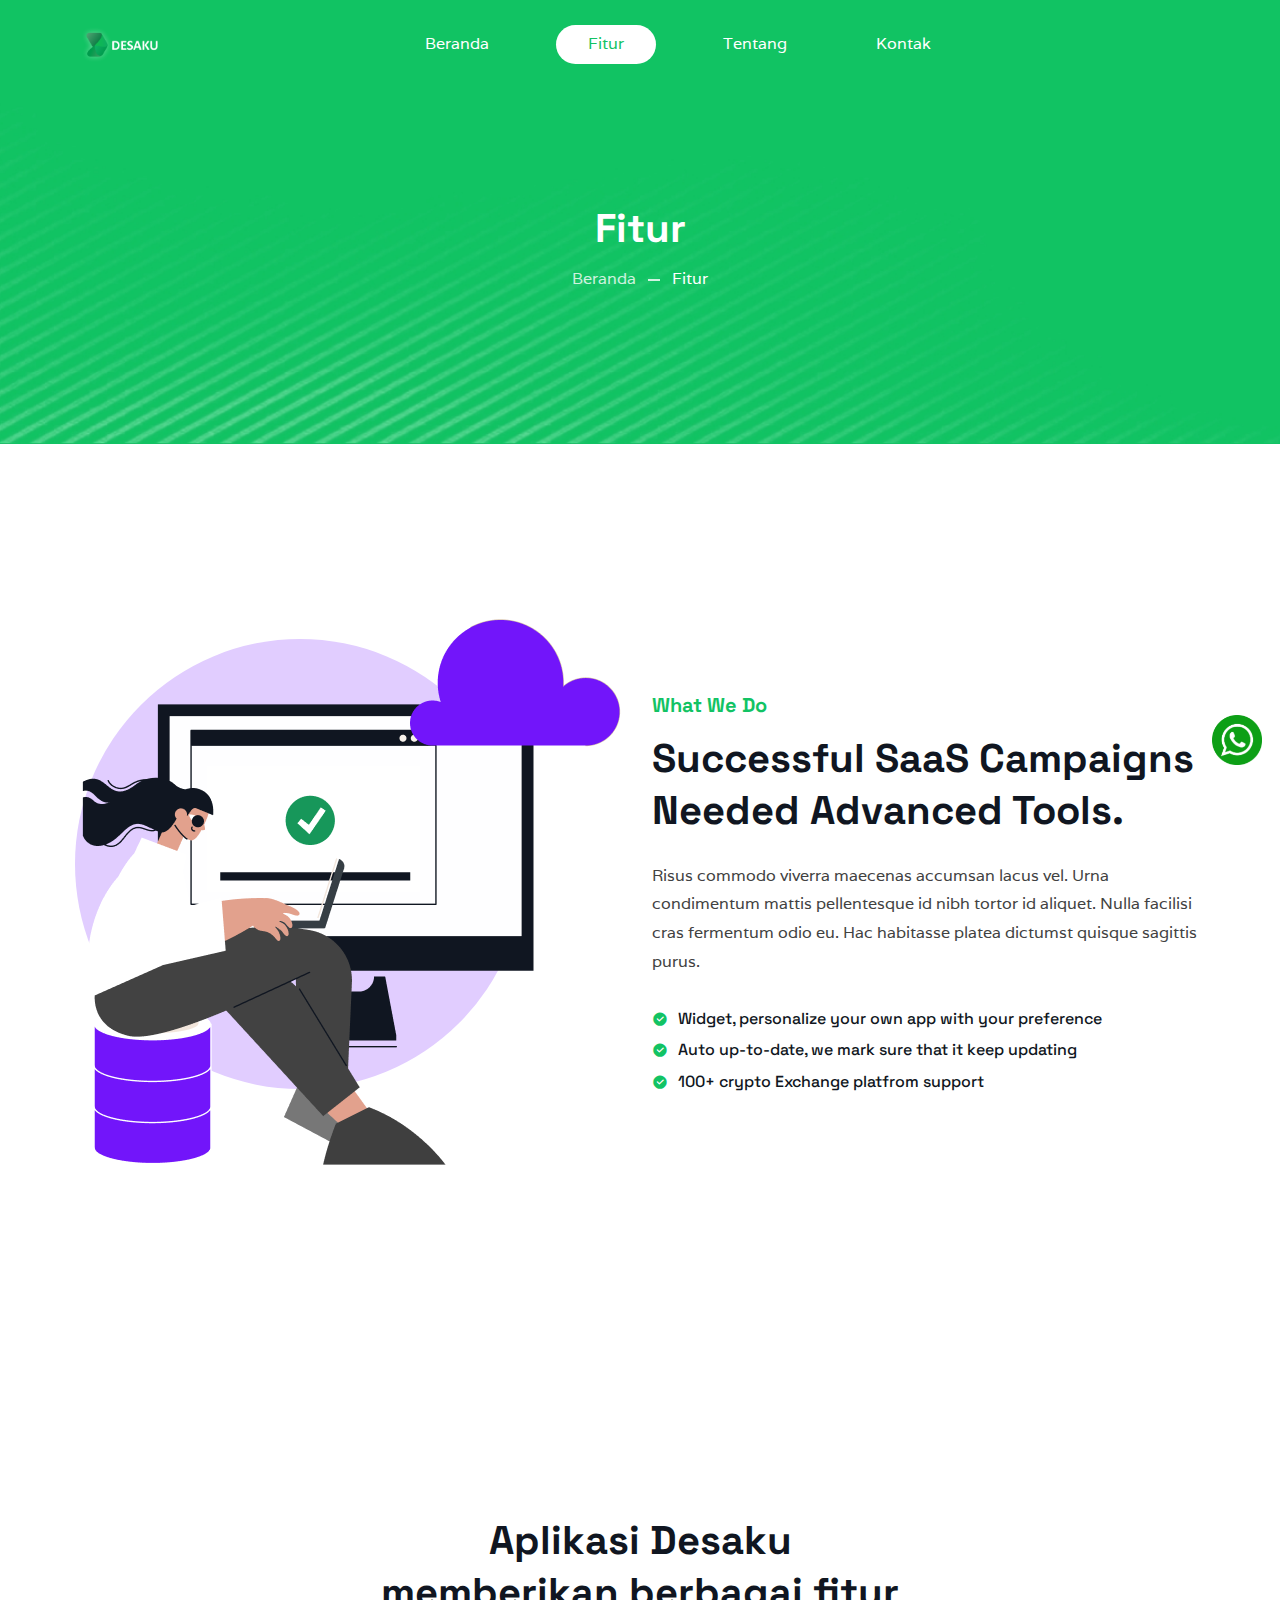
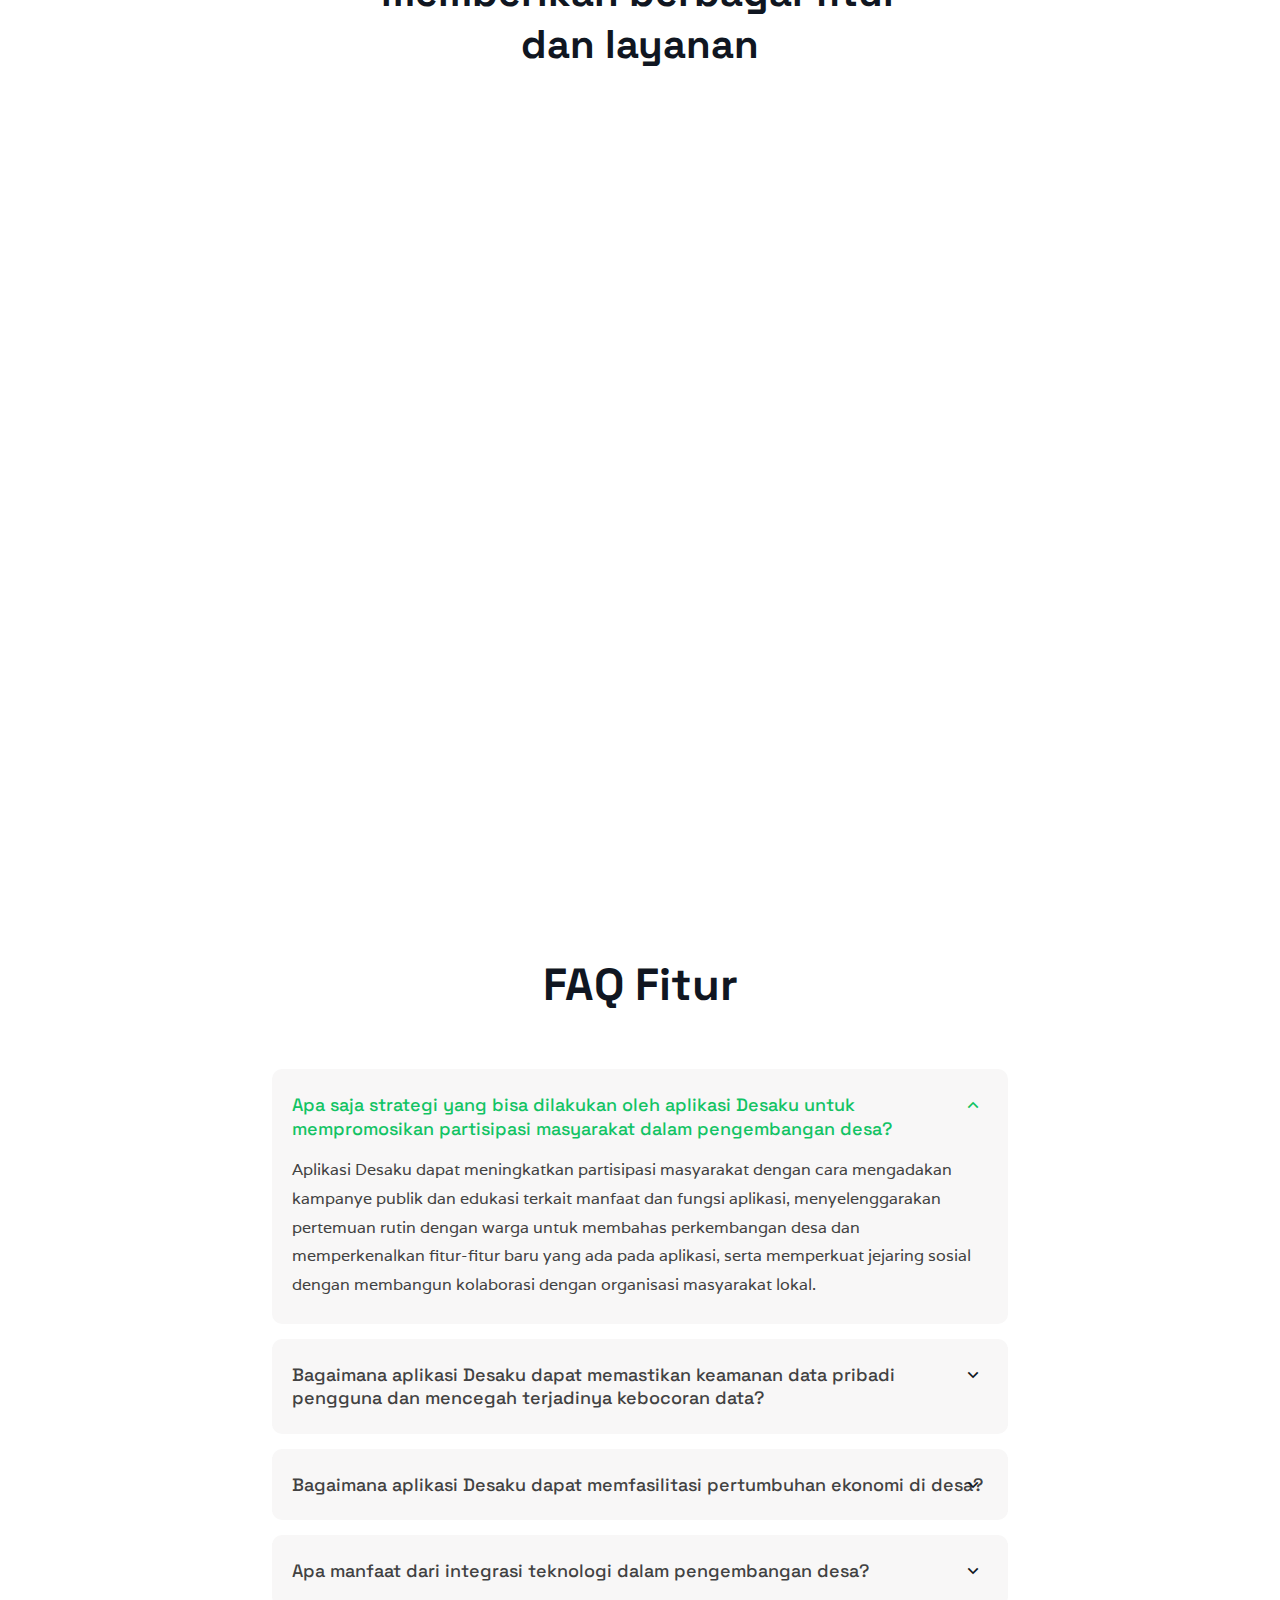
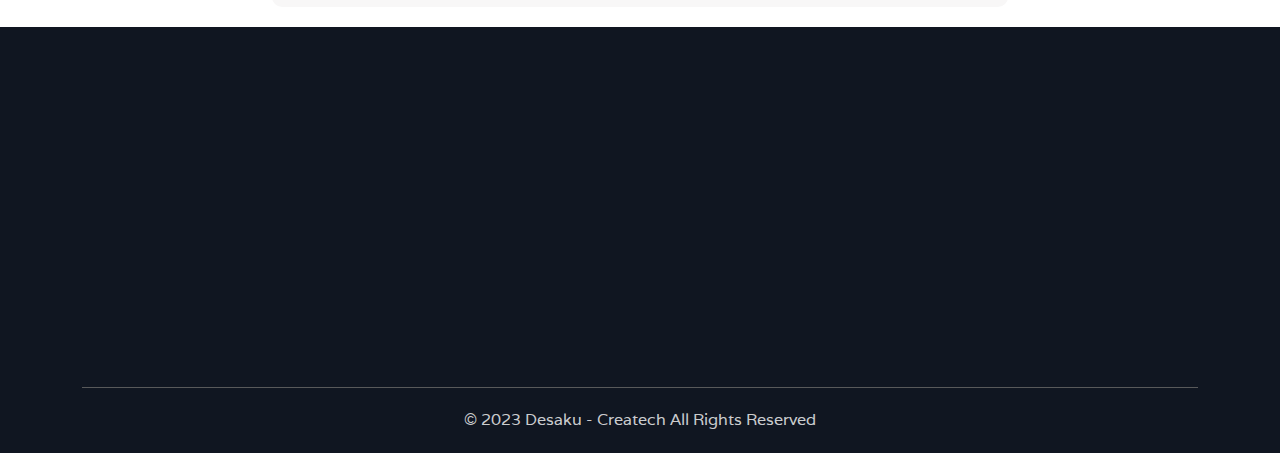
==== commit 3084236f: "Change service image" ====
--- a/fitur.html
+++ b/fitur.html
@@ -135,84 +135,187 @@
         <!--=====================================-->
         <!--=       Service Section Start       =-->
         <!--=====================================-->
-        <section class="sc-service-section-area inner_service gray-bg sc-pt-130 sc-md-pt-70 sc-pb-140 sc-md-pb-50">
+        <section class="sc-service-section-area sc-pt-210 sc-md-pt-90 sc-pb-140 sc-md-pb-50">
             <div class="container">
                 <div class="row">
                     <div class="col-md-6 offset-md-3">
-                        <div class="sc-heading-area text-center sc-mb-55">
-                            <h2 class="heading-title">Digitally Transform Your Workplace</h2>
-                        </div>
-                    </div>
-                </div>
-                <div class="row">
-                    <div class="col-lg-3 col-md-6 col-sm-6" data-sal="slide-up" data-sal-duration="500" data-sal-delay="100">
+                        <div class="sc-heading-area text-center sc-mb-60">
+                            <h2 class="heading-title">Aplikasi Desaku memberikan berbagai fitur dan layanan</h2>
+                        </div>
+                    </div>
+                </div>
+                <div class="row mb-5 mx-auto justify-content-center">
+                    <div class="col-lg-4 col-md-6 col-sm-6 mb-5" data-sal="slide-up" data-sal-duration="500"
+                        data-sal-delay="100">
                         <div class="sc-service-content-box text-center sc-md-mb-30">
                             <div class="service-icon">
-                                <svg class="sc-mb-25" width="49" height="49" viewBox="0 0 49 49" fill="none" xmlns="http://www.w3.org/2000/svg">
-                                    <path
-                                        d="M39.7149 20.4982L38.0114 21.0522L31.5076 20.0073L27.3068 24.2081V24.2085C27.6205 25.2227 27.4779 26.3232 26.9161 27.224C26.3544 28.1247 25.4284 28.7366 24.3796 28.9007C23.3308 29.0647 22.2625 28.765 21.4523 28.0789C20.6421 27.3927 20.1702 26.3882 20.1594 25.327C20.1485 24.2653 20.5994 23.2515 21.3956 22.549C22.1914 21.8461 23.2534 21.5242 24.3053 21.6669L28.7355 17.2363L27.6906 10.7325L28.2446 9.02868L37.2732 0L40.5737 1.00176L41.7026 7.04058L47.7415 8.16953L48.7436 11.4696L39.7149 20.4982ZM37.4049 5.3773L31.7121 11.0701L32.1538 13.8177L37.9072 8.06432L37.4049 5.3773ZM40.6793 10.8357L34.9259 16.5891L37.6735 17.0307L43.3663 11.338L40.6793 10.8357ZM23.8208 35.5662C26.5478 35.5631 29.1626 34.4785 31.0907 32.5499C33.0193 30.6217 34.1039 28.0071 34.1071 25.2799H38.0256C38.0256 29.0472 36.529 32.6603 33.8652 35.3244C31.2011 37.9881 27.5882 39.4848 23.8208 39.4848C20.0534 39.4848 16.4404 37.9881 13.7763 35.3244C11.1126 32.6603 9.6159 29.0473 9.6159 25.2799C9.6159 21.5125 11.1126 17.8996 13.7763 15.2355C16.4404 12.5717 20.0534 11.0751 23.8208 11.0751V14.9936C20.1459 14.9936 16.7502 16.9541 14.9126 20.1368C13.075 23.3194 13.075 27.2404 14.9126 30.4231C16.7502 33.6057 20.1459 35.5662 23.8208 35.5662ZM23.7663 5.63286C12.9625 5.63286 4.17301 14.422 4.17301 25.2262C4.17301 36.0304 12.9621 44.8195 23.7663 44.8195C34.5705 44.8195 43.3597 36.0304 43.3597 25.2262C43.3601 23.7673 43.1987 22.313 42.8784 20.8898L46.7006 20.0267L46.7009 20.0263C47.085 21.7329 47.2786 23.4769 47.2782 25.2262C47.2782 31.4617 44.8011 37.4422 40.392 41.8509C35.9828 46.2601 30.0022 48.7371 23.7673 48.7371C17.5324 48.7371 11.5513 46.26 7.14264 41.8509C2.73344 37.4417 0.256409 31.4611 0.256409 25.2262C0.256409 18.9913 2.73354 13.0102 7.14264 8.60154C11.5518 4.19234 17.5324 1.71531 23.7673 1.71531C25.4393 1.71492 27.1071 1.8918 28.7417 2.24284L27.916 6.07353C26.5527 5.78081 25.1617 5.63347 23.7672 5.63386L23.7663 5.63286Z"
-                                        fill="#12C364"
-                                    />
+                                <svg width="70" height="100" viewBox="0 0 211 262" fill="none"
+                                    xmlns="http://www.w3.org/2000/svg">
+                                    <path
+                                        d="M85.6253 221.817C82.7294 222.338 80.0067 222.982 77.5 223.743C67.1639 226.879 59 231.996 59 238.593C59 248.389 80.2255 256.553 104.716 256.553C130.84 256.553 152.066 248.389 152.066 238.593C152.066 231.551 146.129 227.278 133.5 223.743C130.839 222.998 127.993 222.371 125 221.88"
+                                        stroke="#12C364" stroke-width="10" />
+                                    <path fill-rule="evenodd" clip-rule="evenodd"
+                                        d="M106.229 5C161.742 5 205.826 50.7165 205.826 106.229C205.826 151.946 174.804 191.131 130.72 202.56C130.72 202.56 127.68 203.234 124.68 204.234C116.18 207.734 117.658 210.724 114.393 218.888L111.128 230.317L110.18 232.234C108.547 235.5 104.18 235.734 102.18 232.234L101.331 230.317L96.4329 218.888C93.1675 212.357 92.9761 206.5 83.1797 203.234C83.1797 203.234 79.2538 202.234 78.6797 202.234C36.2287 192.438 5 151.946 5 106.229C5 50.7165 50.7165 5 106.229 5Z"
+                                        stroke="#12C364" stroke-width="10" />
+                                    <path
+                                        d="M106.229 178.069C145.906 178.069 178.069 145.906 178.069 106.229C178.069 66.5531 145.906 34.3892 106.229 34.3892C66.5531 34.3892 34.3892 66.5531 34.3892 106.229C34.3892 145.906 66.5531 178.069 106.229 178.069Z"
+                                        stroke="#12C364" stroke-width="10" />
+                                    <path
+                                        d="M65.4111 91.5345L106.229 58.8799L147.048 91.5345M106.229 140.516V114.393M135.619 64V137.251M75.2075 83.6974V140.516H65.4111H147.048"
+                                        stroke="#12C364" stroke-width="10" />
                                 </svg>
-                            </div>
-                            <h4 class="sc-mb-0"><a href="#">Engage Customers</a></h4>
-                        </div>
-                    </div>
-                    <div class="col-lg-3 col-md-6 col-sm-6" data-sal="slide-up" data-sal-duration="500" data-sal-delay="200">
+    
+                            </div>
+                            <h4 class="sc-mb-0"><a href="#"> Informasi Desa</a></h4>
+                        </div>
+                    </div>
+                    <div class="col-lg-4 col-md-6 col-sm-6 mb-5" data-sal="slide-up" data-sal-duration="500"
+                        data-sal-delay="200">
                         <div class="sc-service-content-box text-center sc-md-mb-30">
                             <div class="service-icon">
-                                <svg class="sc-mb-25" width="70" height="48" viewBox="0 0 70 48" fill="none" xmlns="http://www.w3.org/2000/svg">
-                                    <path
-                                        fill-rule="evenodd"
-                                        clip-rule="evenodd"
-                                        d="M35.276 0C28.7701 0 23.4464 5.24865 23.4464 11.7555C23.4464 14.2486 24.215 16.5735 25.5572 18.4799C24.4977 19.0661 23.505 19.7624 22.5875 20.566C22.2336 20.2998 21.8632 20.0823 21.4831 19.8544C22.3185 18.5188 22.8082 16.9493 22.8082 15.2647C22.8082 10.3963 18.8027 6.45427 13.9484 6.45427C9.09422 6.45427 5.08853 10.3963 5.08853 15.2647C5.08853 16.9493 5.57828 18.5182 6.41369 19.8544C3.0611 21.8983 0.572388 25.5353 0.572388 30.4322V35.2426C0.58444 35.9482 1.15636 36.3974 1.55407 36.7398C7.49957 40.9157 11.9379 41.6049 17.2119 40.6665C17.2196 40.6753 17.2284 40.683 17.236 40.6906C32.3315 52.7519 46.9264 46.6422 53.3859 40.6665C58.6345 41.5803 63.9637 40.2256 69.0676 36.6904C69.8312 36.1958 69.954 35.8397 70 34.9972V30.4322C70 25.5155 67.5167 21.8632 64.1592 19.8297C64.9881 18.4974 65.4844 16.9422 65.4844 15.2647C65.4844 10.3963 61.4788 6.45427 56.6245 6.45427C51.771 6.45427 47.7894 10.3963 47.7894 15.2647C47.7894 16.9394 48.2638 18.499 49.0899 19.8297C48.7157 20.051 48.3394 20.28 47.9855 20.5413C47.0723 19.7459 46.0676 19.0601 45.0158 18.4799C46.3601 16.5735 47.1512 14.2486 47.1512 11.7555C47.1512 5.24865 41.8051 0 35.273 0H35.276ZM35.276 3.14111C40.139 3.14111 44.0131 6.95552 44.0131 11.7555C43.7135 16.7275 39.9752 20.3245 35.276 20.3946C30.4547 20.3946 26.5882 16.5205 26.5882 11.7555C26.5882 6.95552 30.4492 3.14111 35.276 3.14111ZM13.9496 9.59541C17.128 9.59541 19.6676 12.1005 19.6676 15.2648C19.6676 18.3912 17.128 20.8848 13.9496 20.8848C10.741 20.6892 8.28304 18.7088 8.23158 15.2648C8.23158 12.1011 10.7712 9.59541 13.9496 9.59541ZM56.6276 9.59541C59.8061 9.59541 62.3457 12.1005 62.3457 15.2648C62.3457 18.3912 59.8061 20.8848 56.6276 20.8848C53.2931 20.8108 50.9813 18.4722 50.9336 15.2648C50.9336 12.1011 53.4487 9.59541 56.6276 9.59541ZM27.7914 20.8354C29.8392 22.509 32.4352 23.535 35.2767 23.535C38.1249 23.535 40.7604 22.5282 42.8114 20.8601C47.2005 22.9451 50.3948 26.9057 50.3948 33.1805V39.144C40.2076 46.0908 30.4862 46.1023 20.1827 39.0952V33.1804C20.1827 26.8822 23.3764 22.9308 27.7908 20.836L27.7914 20.8354ZM19.3243 22.2099C19.7094 22.4087 20.0562 22.6558 20.4041 22.8968C18.3459 25.5855 17.0415 29.0318 17.0415 33.1798V37.4994C12.6102 38.423 8.27928 37.4364 3.71487 34.407V30.4308C3.71487 26.2532 5.74009 23.679 8.59861 22.2339C10.0892 23.3569 11.9485 24.0252 13.9485 24.0252C15.9612 24.0252 17.8281 23.3443 19.3231 22.2092L19.3243 22.2099ZM51.2782 22.2099C52.772 23.3428 54.6181 24.0259 56.6281 24.0259C58.6308 24.0259 60.4869 23.3351 61.9785 22.2099C64.8293 23.6436 66.8623 26.2375 66.8623 30.4315V34.3829C62.2892 37.4364 57.9362 38.4231 53.5362 37.524V33.1798C53.5362 29.0257 52.2428 25.564 50.1736 22.8721C50.5231 22.6344 50.8946 22.4065 51.278 22.2092L51.2782 22.2099Z"
-                                        fill="#12C364"
-                                    />
-                                </svg>
-                            </div>
-                            <h4 class="sc-mb-0"><a href="#">Team Management</a></h4>
-                        </div>
-                    </div>
-                    <div class="col-lg-3 col-md-6 col-sm-6" data-sal="slide-up" data-sal-duration="500" data-sal-delay="300">
+                                <svg width="70" height="100" viewBox="0 0 214 234" fill="none"
+                                xmlns="http://www.w3.org/2000/svg">
+                                <path
+                                    d="M108.377 51.4371C121.2 51.4371 131.595 41.0418 131.595 28.2185C131.595 15.3953 121.2 5 108.377 5C95.5535 5 85.1582 15.3953 85.1582 28.2185C85.1582 41.0418 95.5535 51.4371 108.377 51.4371Z"
+                                    stroke="#12C364" stroke-width="10" />
+                                <path fill-rule="evenodd" clip-rule="evenodd"
+                                    d="M65.0015 111.907V78.9931C65.0015 58.5812 92.3024 51.437 107.356 51.437C122.665 51.437 150.476 59.0915 150.476 78.7379V113.438L65.0015 111.907Z"
+                                    stroke="#12C364" stroke-width="10" />
+                                <path d="M129.809 111.908V78.228" stroke="#12C364" stroke-width="10" />
+                                <path d="M86.9438 111.908V78.228" stroke="#12C364" stroke-width="10" />
+                                <path fill-rule="evenodd" clip-rule="evenodd"
+                                    d="M45.8648 14.1851C57.3465 14.1851 66.787 23.6256 66.787 35.1073C66.787 46.8441 57.3465 56.2846 45.8648 56.2846C34.128 56.2846 24.6875 46.8441 24.6875 35.1073C24.6875 23.6256 34.128 14.1851 45.8648 14.1851Z"
+                                    stroke="#12C364" stroke-width="10" />
+                                <path fill-rule="evenodd" clip-rule="evenodd"
+                                    d="M6.31689 112.163L6.57204 81.0344C6.57204 62.6637 34.1281 56.2849 44.8444 56.0298C55.5606 56.0298 63.7254 58.3261 72.1453 63.4291C67.8077 67.2563 65.0011 72.3593 65.0011 78.9932V111.907L83.8821 112.163H6.31689Z"
+                                    stroke="#12C364" stroke-width="10" />
+                                <path fill-rule="evenodd" clip-rule="evenodd" d="M65.0015 93.2814V80.5239V93.2814Z"
+                                    stroke="#12C364" stroke-width="10" />
+                                <path fill-rule="evenodd" clip-rule="evenodd" d="M26.2188 110.887V80.5239V110.887Z"
+                                    stroke="#12C364" stroke-width="10" />
+                                <path fill-rule="evenodd" clip-rule="evenodd"
+                                    d="M169.868 16.2266C181.349 16.2266 190.79 25.6671 190.79 37.1488C190.79 48.6305 181.349 58.071 169.868 58.071C158.386 58.071 148.945 48.6305 148.945 37.1488C148.945 25.6671 158.386 16.2266 169.868 16.2266Z"
+                                    stroke="#12C364" stroke-width="10" />
+                                <path fill-rule="evenodd" clip-rule="evenodd"
+                                    d="M143.332 64.45C151.497 59.8573 161.703 58.0713 169.102 58.0713C182.625 58.0713 207.885 64.9603 207.885 82.8207V114.204L150.476 113.183V79.7589C150.476 73.3802 147.67 68.2772 143.332 64.45Z"
+                                    stroke="#12C364" stroke-width="10" />
+                                <path fill-rule="evenodd" clip-rule="evenodd" d="M189.003 112.928V82.3101V112.928Z"
+                                    stroke="#12C364" stroke-width="10" />
+                                <path
+                                    d="M208.905 126.706C208.65 182.583 163.233 228 107.356 228C51.2231 228 5.80664 182.583 5.80664 126.451"
+                                    stroke="#12C364" stroke-width="10" />
+                                <path d="M107.866 124.92V226.724C65.2564 216.008 51.7336 158.344 53.7748 125.685"
+                                    stroke="#12C364" stroke-width="10" />
+                                <path d="M12.1851 162.427C76.9928 184.114 139.759 183.349 202.781 162.427"
+                                    stroke="#12C364" stroke-width="10" />
+                                <path d="M3 127.982H211.457" stroke="#12C364" stroke-width="10" />
+                                <path d="M107.356 124.92V226.724C149.711 216.008 163.489 158.344 161.447 125.685"
+                                    stroke="#12C364" stroke-width="10" />
+                            </svg>
+                            </div>
+                            <h4 class="sc-mb-0"><a href="#">Layanan Publik</a></h4>
+                        </div>
+                    </div>
+                    <div class="col-lg-4 col-md-6 col-sm-6 mb-5" data-sal="slide-up" data-sal-duration="500"
+                        data-sal-delay="300">
                         <div class="sc-service-content-box text-center sc-md-mb-30">
                             <div class="service-icon">
-                                <svg class="sc-mb-25" width="43" height="49" viewBox="0 0 43 49" fill="none" xmlns="http://www.w3.org/2000/svg">
-                                    <path
-                                        d="M14.062 20.6432L7.4833 14.0645L26.6275 14.064C27.3393 16.5747 29.2254 18.5843 31.6862 19.4531C34.147 20.322 36.8765 19.9426 39.0074 18.4354C41.1377 16.9286 42.4043 14.4811 42.4043 11.8709C42.4043 9.26129 41.1377 6.81377 39.0074 5.30649C36.8765 3.7992 34.147 3.41987 31.6862 4.28923C29.2254 5.15809 27.3393 7.16712 26.6275 9.67834H7.4833L14.062 3.09967L10.9628 0L0.64095 10.3214C0.230485 10.7328 0 11.2902 0 11.8709C0 12.4522 0.230472 13.0095 0.64095 13.421L10.9628 23.7424L14.062 20.6432ZM34.3549 8.21594C35.3242 8.21594 36.2537 8.60142 36.9396 9.28673C37.6249 9.97203 38.0098 10.9016 38.0098 11.8709C38.0098 12.8402 37.6249 13.7703 36.9396 14.4556C36.2537 15.1409 35.3242 15.5259 34.3549 15.5259C33.3855 15.5259 32.456 15.1409 31.7701 14.4556C31.0848 13.7703 30.6999 12.8403 30.6999 11.8709C30.6999 10.9016 31.0848 9.97203 31.7701 9.28673C32.456 8.60142 33.3855 8.21594 34.3549 8.21594Z"
-                                        fill="#12C364"
-                                    />
-                                    <path
-                                        d="M9.92946 48.5289L17.566 40.948L15.2728 38.6718L10.4056 43.5035L10.4056 32.3585L7.16046 32.3585L7.16046 43.5035L2.29327 38.6718L3.11077e-06 40.948L7.63658 48.5289C7.94063 48.8303 8.35297 49 8.78302 49C9.21307 49 9.62542 48.8304 9.92946 48.5289Z"
-                                        fill="#12C364"
-                                    />
-                                    <path
-                                        d="M32.5989 32.8295L24.9623 40.4104L27.2556 42.6866L32.1227 37.8549V48.9999H35.3679V37.8549L40.235 42.6866L42.5283 40.4104L34.8917 32.8295C34.5877 32.5281 34.1753 32.3584 33.7453 32.3584C33.3153 32.3584 32.9029 32.528 32.5989 32.8295Z"
-                                        fill="#12C364"
-                                    />
+                                <svg width="70" height="100" viewBox="0 0 236 233" fill="none"
+                                    xmlns="http://www.w3.org/2000/svg">
+                                    <path
+                                        d="M217.693 113.547V106.213C217.693 50.4723 172.221 5 117.947 5C62.2072 5 16.7349 50.4723 16.7349 106.213C16.7349 107.679 16.7349 110.613 16.7349 113.547"
+                                        stroke="#12C364" stroke-width="10" />
+                                    <path fill-rule="evenodd" clip-rule="evenodd"
+                                        d="M134.083 62.2069C154.619 71.008 164.887 95.9445 154.619 116.48C147.284 134.083 129.682 142.884 110.613 139.95C106.213 139.95 104.746 141.417 101.812 142.884L98.8784 147.284C97.4115 148.751 95.9447 148.751 95.9447 145.817V139.95C95.9447 137.016 95.9447 135.549 93.011 132.616C78.3425 120.881 72.4751 100.345 79.8093 82.7428C90.0773 62.2069 113.547 53.4058 134.083 62.2069Z"
+                                        stroke="#12C364" stroke-width="10" />
+                                    <path
+                                        d="M200.091 113.547V106.213C198.624 62.2074 163.42 25.5361 117.947 25.5361C72.475 25.5361 35.8037 62.2074 35.8037 106.213V113.547"
+                                        stroke="#12C364" stroke-width="10" />
+                                    <path
+                                        d="M132 227.961H197.157C207.425 226.494 213.5 221 212.5 207M132 227.961C132 227.961 136.484 228.006 138 227C140.934 225.533 141.417 222.094 141.417 219.16V211.826C141.417 207.425 138.483 203.025 134.083 203.025H107.679C103.279 203.025 100.345 207.425 100.345 211.826V219.16C100.345 223.561 103.279 227.961 107.679 227.961H132Z"
+                                        stroke="#12C364" stroke-width="10" />
+                                    <path
+                                        d="M35.5703 113.547H16.7348C10.2538 113.547 5 118.801 5 125.282V195.576C5 202.057 10.2538 207.311 16.7348 207.311H35.5703C42.0513 207.311 47.3051 202.057 47.3051 195.576V125.282C47.3051 118.801 42.0513 113.547 35.5703 113.547Z"
+                                        stroke="#12C364" stroke-width="10" />
+                                    <path
+                                        d="M218.927 113.547H200.091C193.61 113.547 188.356 118.801 188.356 125.282V195.576C188.356 202.057 193.61 207.311 200.091 207.311H218.927C225.408 207.311 230.662 202.057 230.662 195.576V125.282C230.662 118.801 225.408 113.547 218.927 113.547Z"
+                                        stroke="#12C364" stroke-width="10" />
+                                    <path fill-rule="evenodd" clip-rule="evenodd"
+                                        d="M47.5386 128.215H60.7402C65.1408 128.215 69.5413 131.149 69.5413 137.016V185.422C69.5413 189.823 65.1408 194.224 60.7402 194.224H47.5386V128.215Z"
+                                        stroke="#12C364" stroke-width="10" />
+                                    <path fill-rule="evenodd" clip-rule="evenodd"
+                                        d="M188.356 128.215H175.155C170.754 128.215 166.354 131.149 166.354 137.016V185.422C166.354 189.823 170.754 194.224 175.155 194.224H188.356V128.215Z"
+                                        stroke="#12C364" stroke-width="10" />
+                                    <path d="M100.345 91.5439H137.016" stroke="#12C364" stroke-width="10" />
+                                    <path d="M100.345 110.613H120.881" stroke="#12C364" stroke-width="10" />
                                 </svg>
-                            </div>
-                            <h4 class="sc-mb-0"><a href="#">Apps Integration</a></h4>
-                        </div>
-                    </div>
-                    <div class="col-lg-3 col-md-6 col-sm-6" data-sal="slide-up" data-sal-duration="500" data-sal-delay="400">
+    
+                            </div>
+                            <h4 class="sc-mb-0"><a href="#">Komunikasi & Konsultasi</a></h4>
+                        </div>
+                    </div>
+    
+                    <div class="col-lg-4 col-md-6 col-sm-6 mb-5" data-sal="slide-up" data-sal-duration="500"
+                        data-sal-delay="400">
                         <div class="sc-service-content-box text-center sc-md-mb-30">
                             <div class="service-icon">
-                                <svg class="sc-mb-25" width="63" height="49" viewBox="0 0 63 49" fill="none" xmlns="http://www.w3.org/2000/svg">
-                                    <path
-                                        d="M37.8795 49H16.7208C10.9509 49.006 5.58666 46.034 2.53267 41.139C-0.521307 36.2441 -0.83401 30.1197 1.70691 24.9387C4.24782 19.7578 9.28204 16.2565 15.0219 15.6759C17.1751 10.0994 21.2926 5.50213 26.5996 2.75029C31.9061 -0.001423 38.036 -0.718336 43.8346 0.735347C49.6329 2.18852 54.6998 5.71187 58.0812 10.6416C61.4628 15.5713 62.925 21.567 62.1932 27.4998C61.4609 33.4328 58.5853 38.8934 54.1071 42.8537C49.6292 46.8135 43.8579 48.9995 37.8801 49H37.8795ZM37.8795 4.45533C33.611 4.44489 29.4513 5.8016 26.0095 8.32716C22.5682 10.8527 20.0263 14.4137 18.7556 18.4889L18.2674 20.0376L16.6437 20.046C12.2672 20.0599 8.23046 22.4075 6.05439 26.2043C3.87781 30.0015 3.89283 34.6712 6.09267 38.454C8.29305 42.2374 12.3443 44.5596 16.7208 44.5456H37.8795C45.041 44.5456 51.6591 40.7249 55.2392 34.523C58.8202 28.3211 58.8202 20.6798 55.2392 14.4779C51.6587 8.27604 45.0411 4.45539 37.8795 4.45539L37.8795 4.45533Z"
-                                        fill="#12C364"
-                                    />
-                                    <path
-                                        d="M24.516 28.955H20.0615C20.065 26.0025 21.2393 23.1721 23.3273 21.0846C25.4148 18.9966 28.2451 17.8223 31.1977 17.8188V22.2733C29.4263 22.2753 27.7275 22.9798 26.4753 24.2326C25.2225 25.485 24.518 27.1838 24.516 28.955Z"
-                                        fill="#12C364"
-                                    />
-                                    <path
-                                        d="M31.1979 40.091V35.6365C32.9692 35.6345 34.668 34.9301 35.9202 33.6772C37.1731 32.4249 37.8775 30.7261 37.8796 28.9548H42.334C42.3306 31.9074 41.1563 34.7377 39.0683 36.8252C36.9808 38.9132 34.1504 40.0876 31.1979 40.091Z"
-                                        fill="#12C364"
-                                    />
-                                </svg>
-                            </div>
-                            <h4 class="sc-mb-0"><a href="#">Always In Sync</a></h4>
+                               
+    
+                                <svg width="70" height="100" viewBox="0 0 249 232" fill="none"
+                                xmlns="http://www.w3.org/2000/svg">
+                                <path
+                                    d="M133.328 106.959C133.328 98.1691 128 94.9996 124 93.9996C116.968 92.2417 111.142 94.9997 108.5 99.4999C107.283 101.573 107 103.742 107 105.5C107 107.258 107 112.5 114 116C114 116 116.508 116.767 120 117C127.5 117.5 130.481 120.673 132.239 124.189M105.201 126.296C105.201 135.085 108.717 138.601 113.991 140.359C121.022 142.117 128.054 140.359 131.57 135.085C132.293 134 133.328 132 133.328 129.812C133.328 126.296 132 120 125.5 118.064"
+                                    stroke="#12C364" stroke-width="10" />
+                                <path d="M121.022 92.8955V84.106" stroke="#12C364" stroke-width="10" />
+                                <path d="M121.022 150.907V142.117" stroke="#12C364" stroke-width="10" />
+                                <path
+                                    d="M164.97 173.76C180.791 159.696 191.339 140.359 191.339 117.507C191.339 78.8325 159.696 45.4321 119.264 45.4321C80.5903 45.4321 47.1899 78.8325 47.1899 117.507C47.1899 142.117 61.2532 164.97 78.8324 177.276"
+                                    stroke="#12C364" stroke-width="10" />
+                                <path
+                                    d="M140.359 163.212C157.939 154.422 168.486 138.601 168.486 117.506C168.486 91.1375 147.391 68.2847 119.265 68.2847C92.8958 68.2847 70.043 91.1375 70.043 117.506C70.043 138.601 82.3484 154.422 98.1696 163.212"
+                                    stroke="#12C364" stroke-width="10" />
+                                <path
+                                    d="M80.0975 182.337L41.4235 171.79C33 169.5 25.5 170 20.3285 175.305C16.7272 179 14.5 186 19.5001 193.5C22 196.5 24.5 198.5 29.1181 199.916L78.3396 213.979C87.1292 215.737 97.6767 217.495 102.95 217.495L217.215 226.285M215.457 180.579H182.056C173.267 180.579 169.751 177.063 166.235 175.305L157.446 168.274C155.688 166.516 150.414 163 143.382 163H94.1608C87.0001 163.5 83.6448 165.468 81.5001 168.5C80.7927 169.5 75.5001 175 81.0001 184C83.0001 187 88.8871 189.369 94.1608 189.369H127.561"
+                                    stroke="#12C364" stroke-width="10" />
+                                <path
+                                    d="M226.497 154.423C230.013 142.117 231.771 131.57 231.771 117.506C231.771 55.9794 180.791 5 117.506 5C55.9794 5 5 55.9794 5 117.506C5 130.136 7.24029 142.765 10.8267 154.5"
+                                    stroke="#12C364" stroke-width="10" />
+                                <path d="M214.191 138.601L226.497 156.18L245.834 145.633" stroke="#12C364"
+                                    stroke-width="10" />
+                            </svg>
+                            </div>
+                            <h4 class="sc-mb-0"><a href="#">Kelola Keuangan Desa</a></h4>
+                        </div>
+                    </div>
+                    <div class="col-lg-4 col-md-6 col-sm-6 mb-5" data-sal="slide-up" data-sal-duration="500"
+                        data-sal-delay="300">
+                        <div class="sc-service-content-box text-center sc-md-mb-30">
+                            <div class="service-icon">
+                                <svg width="70" height="100" viewBox="0 0 253 237" fill="none"
+                                xmlns="http://www.w3.org/2000/svg">
+                                <path fill-rule="evenodd" clip-rule="evenodd"
+                                    d="M125.212 5C166.633 5 200 38.4179 200 79.9023C200 114.473 176.413 143.857 144.197 151.924C143.622 152.5 143.046 152.5 142.471 152.5C136.143 154.228 134.417 158.262 132.116 163.447L129.239 172.666C129.239 173.242 128.664 173.242 128.664 173.818C127.514 176.123 124.637 177.275 122.911 173.818C122.911 173.242 122.911 173.242 122.336 172.666L118.309 164.023C116.583 158.838 114.282 154.805 107.954 152.5C107.378 152.5 107.378 152.5 106.803 152.5C74.5869 143.857 51 115.049 51 79.9023C51 38.4179 84.3668 5 125.212 5Z"
+                                    stroke="#12C364" stroke-width="10" />
+                                <path
+                                    d="M78.8369 235.563L74.6448 177.922C74.6448 174.778 74.1208 169.014 70.4528 164.822L48.4445 134.954C44.2524 130.762 40.5844 129.714 36.3924 130.238C31.6763 130.238 26.9602 133.906 26.4362 139.146C26.4362 143.862 28.0083 147.006 31.1523 150.674L50.0165 173.73M29.5803 133.382V110.849C29.5803 105.609 29.0563 100.369 25.9122 96.7012C22.2442 93.0332 15.4321 92.5092 11.7641 95.1292C8.09602 97.7492 6.52401 103.513 6 109.277L6.52401 147.53C6.52401 153.294 9.14404 158.01 11.7641 160.63L41.6324 200.978C44.2524 204.122 45.3005 205.695 45.8245 211.983V236.087"
+                                    stroke="#12C364" stroke-width="10" />
+                                <path
+                                    d="M175 235.563L178.668 177.922C178.668 174.778 179.192 169.014 183.384 164.822L205.392 134.954C209.06 130.762 212.728 129.714 217.444 130.238C222.161 130.238 226.353 133.906 227.401 139.146C227.401 143.862 225.829 147.006 222.161 150.674L203.82 173.73M224.257 133.382V110.849C223.733 105.609 224.257 100.369 227.925 96.7012C231.593 93.0332 238.405 92.5092 242.073 95.1292C245.741 97.7492 246.789 103.513 247.313 109.277V147.53C247.313 153.294 244.169 158.01 242.073 160.63L211.68 200.978C209.06 204.122 208.012 205.695 207.488 211.983V236.087"
+                                    stroke="#12C364" stroke-width="10" />
+                                <path
+                                    d="M125.21 108.567V65.9002C127.242 49.6501 152.632 40.0017 168.375 56.7595V101.955C158.264 94.6016 138.217 95.4254 126.605 104.691"
+                                    stroke="#12C364" stroke-width="10" />
+                                <path d="M157.71 81.1343H138.921" stroke="#12C364" stroke-width="10" />
+                                <path d="M157.616 65.9932H138.921" stroke="#12C364" stroke-width="10" />
+                                <path
+                                    d="M125.191 100.33V65.9002C123.16 49.6501 97.769 40.0017 82.0268 56.7595V101.955C92.1376 94.6016 112.184 95.4254 123.796 104.691"
+                                    stroke="#12C364" stroke-width="10" />
+                                <path d="M92.6909 81.1343H111.48" stroke="#12C364" stroke-width="10" />
+                                <path d="M92.6867 65.9932H103.355H111.48" stroke="#12C364" stroke-width="10" />
+                            </svg>
+    
+                            </div>
+                            <h4 class="sc-mb-0"><a href="#">Layanan Pendidikan & Hiburan</a></h4>
                         </div>
                     </div>
                 </div>
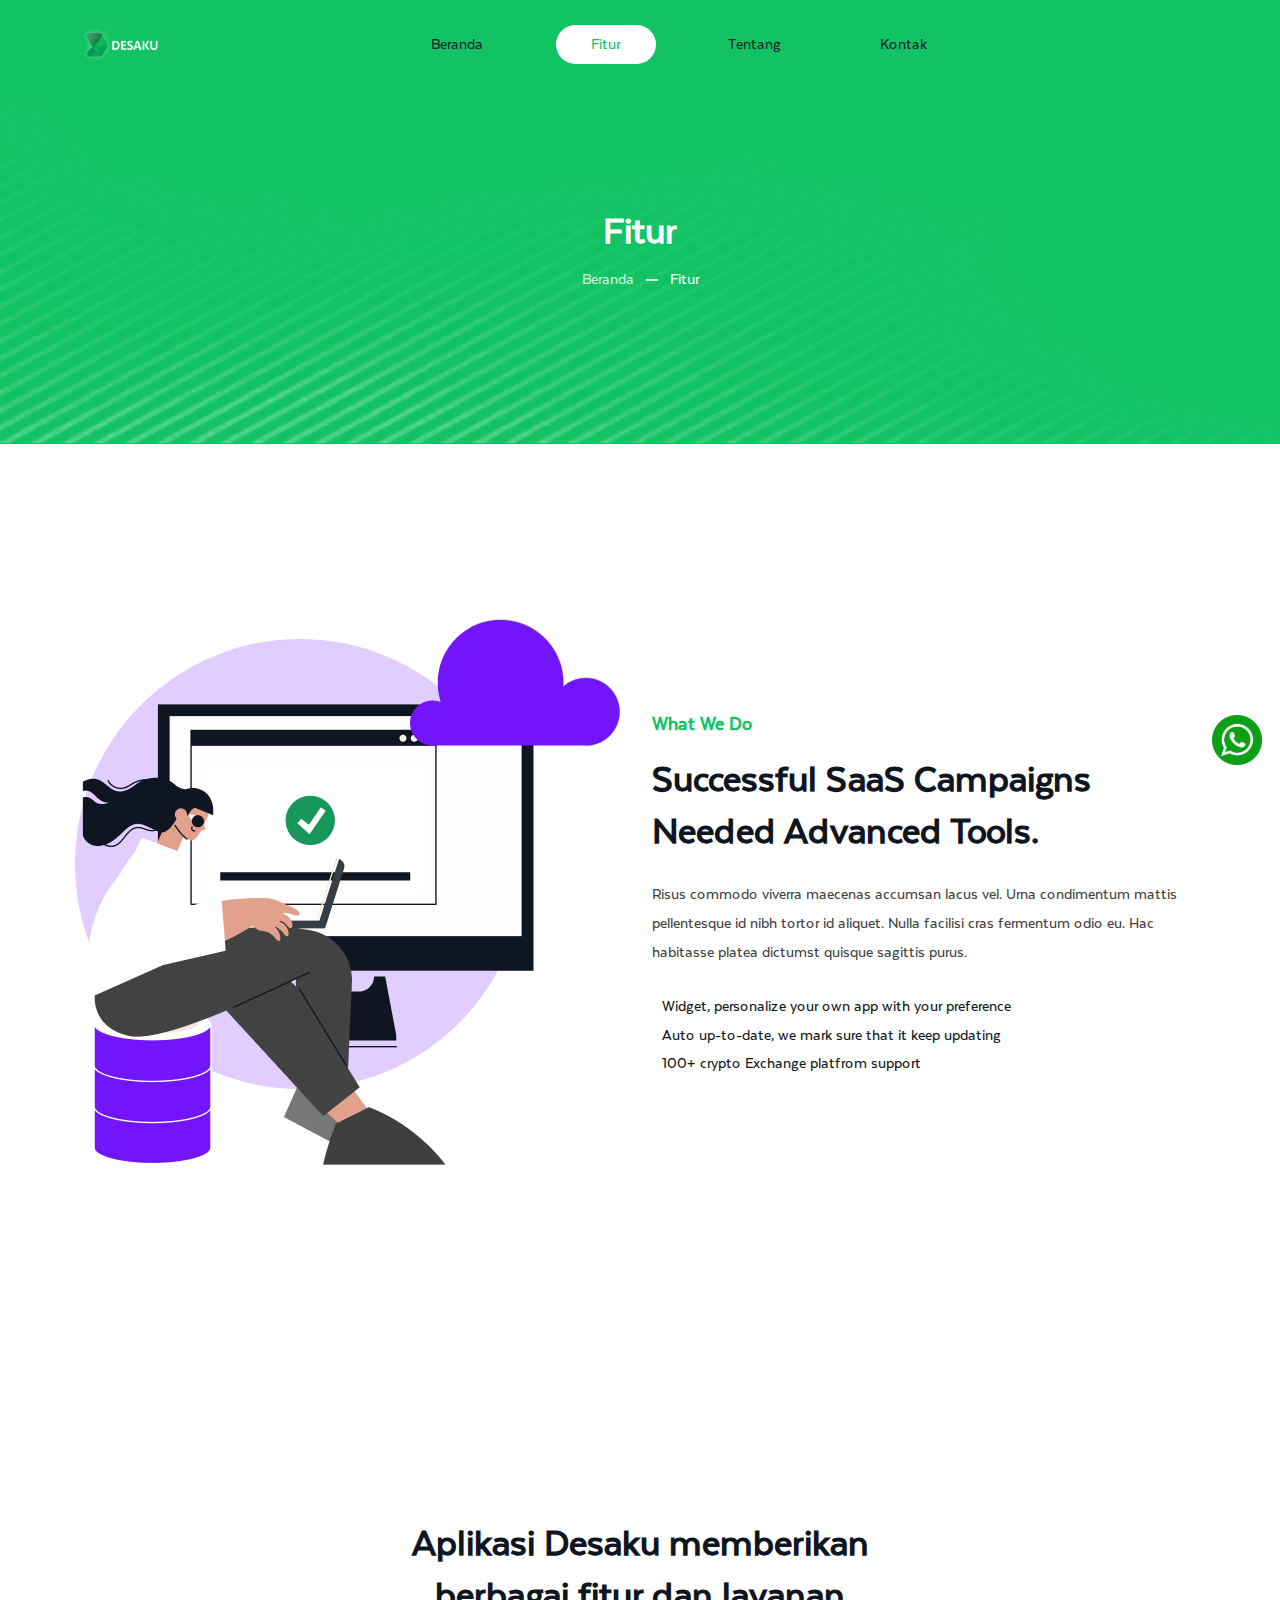
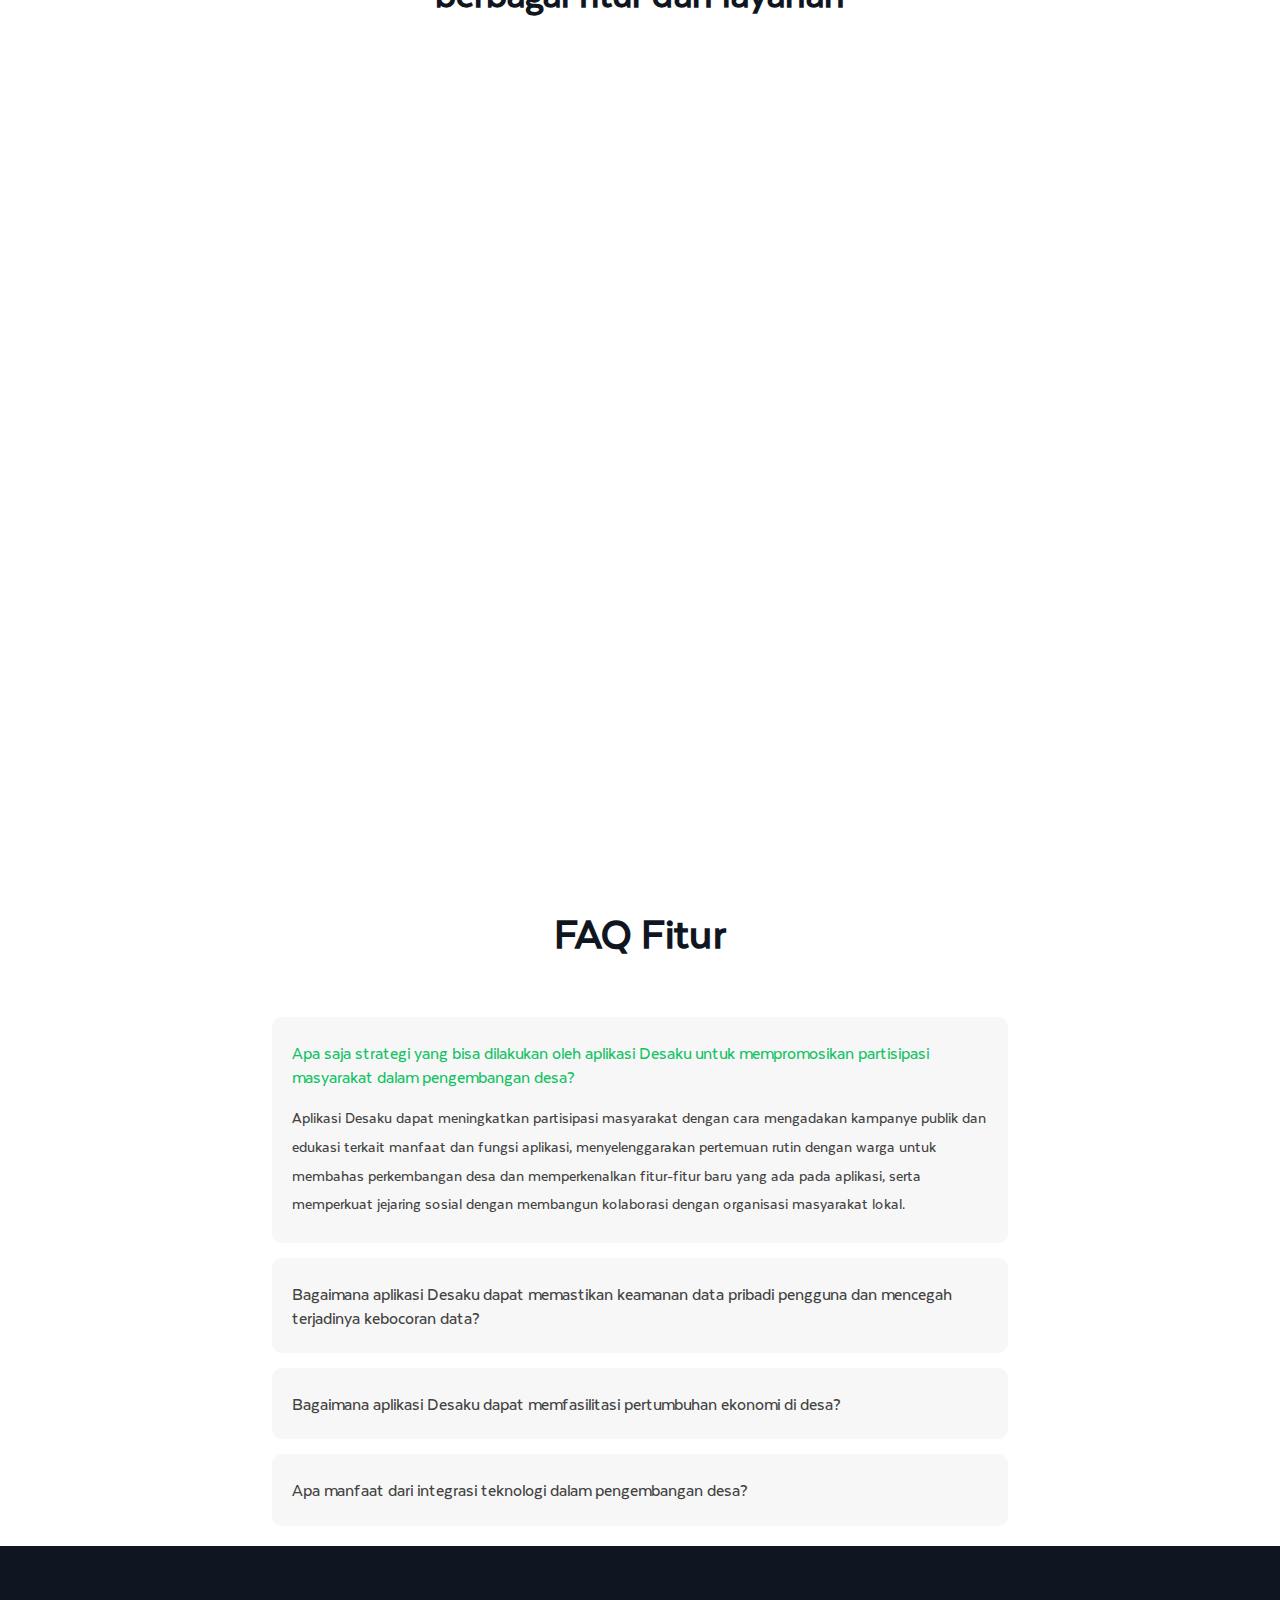
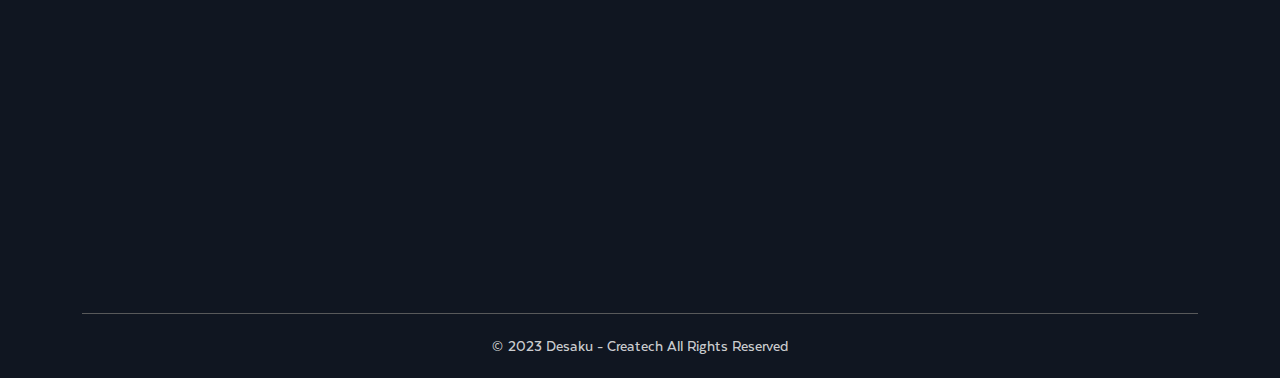
==== commit 854f557d: "Layouting pricelist" ====
--- a/fitur.html
+++ b/fitur.html
@@ -12,7 +12,7 @@
         <meta name="viewport" content="width=device-width, initial-scale=1" />
         <!-- favicon -->
         <link rel="apple-touch-icon" href="apple-touch-icon.html" />
-        <link rel="shortcut icon" type="image/x-icon" href="assets/images/logo.png" />
+        <link rel="shortcut icon" type="image/x-icon" href="assets/images/icons/logo.png" />
         <!-- Bootstrap  v5.1.3 css -->
         <link rel="stylesheet" href="assets/css/bootstrap.min.css" />
         <!-- Sall css -->
@@ -28,7 +28,8 @@
         <!-- style css -->
         <link rel="stylesheet" type="text/css" href="assets/css/style.css" />
         <link rel="stylesheet" type="text/css" href="assets/css/main.css" />
-    </head>
+    <link rel="stylesheet" type="text/css" href="assets/fonts/nexa.css" />
+</head>
     <body>
      <!--=====================================-->
     <!--=       Header Section Start       =-->
@@ -53,16 +54,16 @@
                         <div class="sc-main-menu d-lg-block d-none m-auto">
                             <ul class="main-menu">
                                 <li class="current-menu-item">
-                                    <a href="/">Beranda</a>
+                                    <a class="text-dark" href="/">Beranda</a>
                                 </li>
                                 <li class="current-menu-item">
-                                    <a class="active" href="fitur.html">Fitur</a>
+                                    <a  class="active" href="fitur.html">Fitur</a>
                                 </li>
                                 <li class="current-menu-item">
-                                    <a   href="tentang.html">Tentang</a>
+                                    <a class="text-dark"  href="tentang.html">Tentang</a>
                                 </li>
                                 <li class="current-menu-item">
-                                    <a href="kontak.html">Kontak</a>
+                                    <a class="text-dark" href="kontak.html">Kontak</a>
                                 </li>
                             </ul>
                         </div>
--- a/assets/css/style.css
+++ b/assets/css/style.css
@@ -45,7 +45,7 @@
 body {
   font-size: 16px;
   color: #424242;
-  font-family: "Varela", sans-serif;
+  font-family: "nexa", sans-serif;
   vertical-align: baseline;
   font-weight: 400;
   overflow-x: hidden;
@@ -82,7 +82,7 @@
 h4,
 h5,
 h6 {
-  font-family: "Space Grotesk", sans-serif;
+  font-family: "nexa", sans-serif;
   color: #101621;
   line-height: 1.3;
 }
@@ -158,7 +158,7 @@
   font-size: 20px;
   margin-bottom: 10px;
   display: block;
-  font-family: "Space Grotesk", sans-serif;
+  font-family: "nexa", sans-serif;
 }
 
 .p-z-idex {
@@ -844,7 +844,7 @@
   font-size: 18px;
   padding: 13px 33px;
   color: #353535;
-  font-family: "Space Grotesk", sans-serif;
+  font-family: "nexa", sans-serif;
 }
 
 @media screen and (max-width: 767px) {
@@ -924,7 +924,7 @@
   font-size: 18px;
   padding: 13px 50px;
   color: #353535;
-  font-family: "Space Grotesk", sans-serif;
+  font-family: "nexa", sans-serif;
 }
 
 @media screen and (max-width: 767px) {
@@ -1004,7 +1004,7 @@
   font-size: 18px;
   padding: 13px 33px;
   color: #353535;
-  font-family: "Space Grotesk", sans-serif;
+  font-family: "nexa", sans-serif;
 }
 
 @media screen and (max-width: 767px) {
@@ -1085,7 +1085,7 @@
   padding: 13px 33px;
   border: 1px solid #ffffff;
   color: #ffffff;
-  font-family: "Space Grotesk", sans-serif;
+  font-family: "nexa", sans-serif;
 }
 
 @media screen and (max-width: 767px) {
@@ -1227,7 +1227,7 @@
   font-weight: 600;
   font-size: 18px;
   color: #353535;
-  font-family: "Space Grotesk", sans-serif;
+  font-family: "nexa", sans-serif;
   border-radius: 50px;
   text-align: center;
   text-transform: capitalize;
@@ -37812,7 +37812,7 @@
   -webkit-text-fill-color: transparent;
   font-weight: 600;
   font-size: 18px;
-  font-family: "Space Grotesk", sans-serif;
+  font-family: "nexa", sans-serif;
 }
 
 .sc-banner-section-area7 .banner-header-content .banner-video-area i {
@@ -38686,7 +38686,7 @@
   color: #101621;
   font-weight: 500;
   font-size: 16px;
-  font-family: "Space Grotesk", sans-serif;
+  font-family: "nexa", sans-serif;
 }
 
 .sc-feature-section-area4 .feature_check ul li i {
@@ -38718,7 +38718,7 @@
   color: #101621;
   font-weight: 500;
   font-size: 16px;
-  font-family: "Space Grotesk", sans-serif;
+  font-family: "nexa", sans-serif;
 }
 
 .sc-feature-section-area5 .feature_check ul li i {
@@ -38908,7 +38908,7 @@
 
 .sc-media-item .sc-media-list ul li {
   line-height: 2.6;
-  font-family: "Space Grotesk", sans-serif;
+  font-family: "nexa", sans-serif;
   color: #353535;
   font-weight: 500;
 }
@@ -39133,7 +39133,7 @@
   color: #ffffff;
   font-size: 65px;
   font-weight: 700;
-  font-family: "Space Grotesk", sans-serif;
+  font-family: "nexa", sans-serif;
 }
 
 .sc-counter-area .sc-counter-box .count-title {
@@ -39169,7 +39169,7 @@
 .sc-price-area .sc-heading-area .sub_title {
   font-size: 20px;
   font-weight: 700;
-  font-family: "Space Grotesk", sans-serif;
+  font-family: "nexa", sans-serif;
 }
 
 .sc-price-area .sc-price-box {
@@ -39198,17 +39198,17 @@
   margin-top: -15px;
   padding-bottom: 5px;
   margin-bottom: 20px;
-  font-family: "Space Grotesk", sans-serif;
+  font-family: "nexa", sans-serif;
 }
 
 .sc-price-area .sc-price-box .price-item .price {
   color: #424242;
-  font-family: "Space Grotesk", sans-serif;
+  font-family: "nexa", sans-serif;
 }
 
 .sc-price-area .sc-price-box .price-item .third_color {
   color: #17975a;
-  font-family: "Space Grotesk", sans-serif;
+  font-family: "nexa", sans-serif;
 }
 
 .sc-price-area .sc-price-box .price-item .month {
@@ -39321,7 +39321,7 @@
 .sc-price-style .sc-heading-area .sub_title {
   font-size: 20px;
   font-weight: 700;
-  font-family: "Space Grotesk", sans-serif;
+  font-family: "nexa", sans-serif;
 }
 
 .sc-price-style .sc-price-box {
@@ -39360,7 +39360,7 @@
   -webkit-text-fill-color: transparent;
   font-size: 30px;
   font-weight: 700;
-  font-family: "Space Grotesk", sans-serif;
+  font-family: "nexa", sans-serif;
 }
 
 .sc-price-style .sc-price-box .price-item .pric-title {
@@ -39371,12 +39371,12 @@
 
 .sc-price-style .sc-price-box .price-item .price {
   color: #424242;
-  font-family: "Space Grotesk", sans-serif;
+  font-family: "nexa", sans-serif;
 }
 
 .sc-price-style .sc-price-box .price-item .third_color {
   color: #17975a;
-  font-family: "Space Grotesk", sans-serif;
+  font-family: "nexa", sans-serif;
 }
 
 .sc-price-style .sc-price-box .price-item .month {
@@ -39641,7 +39641,7 @@
   font-size: 20px;
   font-weight: 600;
   line-height: 1.5;
-  font-family: "Space Grotesk", sans-serif;
+  font-family: "nexa", sans-serif;
   display: flex;
 }
 
@@ -41059,7 +41059,7 @@
   font-size: 16px;
   color: #101621;
   font-weight: 500;
-  font-family: "Space Grotesk", sans-serif;
+  font-family: "nexa", sans-serif;
   text-transform: uppercase;
   transition: 0.4s;
   -webkit-transition: 0.4s;
@@ -41620,7 +41620,7 @@
   font-weight: 700;
   font-size: 25px;
   line-height: 35px;
-  font-family: "Space Grotesk", sans-serif;
+  font-family: "nexa", sans-serif;
   margin-bottom: 20px;
   margin-top: 30px;
 }
@@ -41840,7 +41840,7 @@
   font-size: 20px;
   font-weight: 500;
   line-height: 1.3;
-  font-family: "Space Grotesk", sans-serif;
+  font-family: "nexa", sans-serif;
 }
 
 .contact-page-service-box .contact-service-box ul li a {
@@ -42012,7 +42012,7 @@
 .content-area .details-area .personal-info li i {
   color: #12C364;
   font-size: 20px;
-  font-family: "Space Grotesk", sans-serif;
+  font-family: "nexa", sans-serif;
   margin-right: 10px;
 }
 
--- a/assets/css/main.css
+++ b/assets/css/main.css
@@ -109,4 +109,64 @@
     .sc-main-logo  {
         text-align: left !important;
     }
+}
+
+body {
+    font-family: 'nexa' !important;
+}
+
+.text-primary {
+    color: #0DB45A !important;
+}
+
+.text-justify {
+    text-align: justify !important;
+
+}
+
+p {
+    font-weight: lighter;
+}
+
+h1 {
+    height: fit-content;
+}
+
+#jumbotron {
+    height: 100vh;
+}
+
+
+.banner-shape {
+    position: absolute;
+    right: 0;
+    top: 0;
+    width: 40vw;
+    height: 100vh;
+    background-color: #0DB45A;
+    border-radius: 50px 0 0 50px;
+}
+
+.banner-shape .hero {
+    position: absolute;
+    bottom: 0;
+    height: 90vh;
+    width: 90vw;
+    right: 20vh;
+    z-index: 10;
+}
+
+.banner-shape .arrow {
+    width: 5vw;
+    position: absolute;
+    bottom: 0;
+    right: 42vw;
+    top: 50vh;
+}
+
+.banner-shape .logo {
+    width: 15vw;
+    position: absolute;
+    right: 8vw;
+    top: 5vh;
 }--- a/assets/fonts/nexa.css
+++ b/assets/fonts/nexa.css
@@ -0,0 +1,8 @@
+@font-face {
+    font-family: "nexa";
+    src: url('./nexa.ttf');
+}
+
+body {
+    font-family: "nexa" !important;
+}